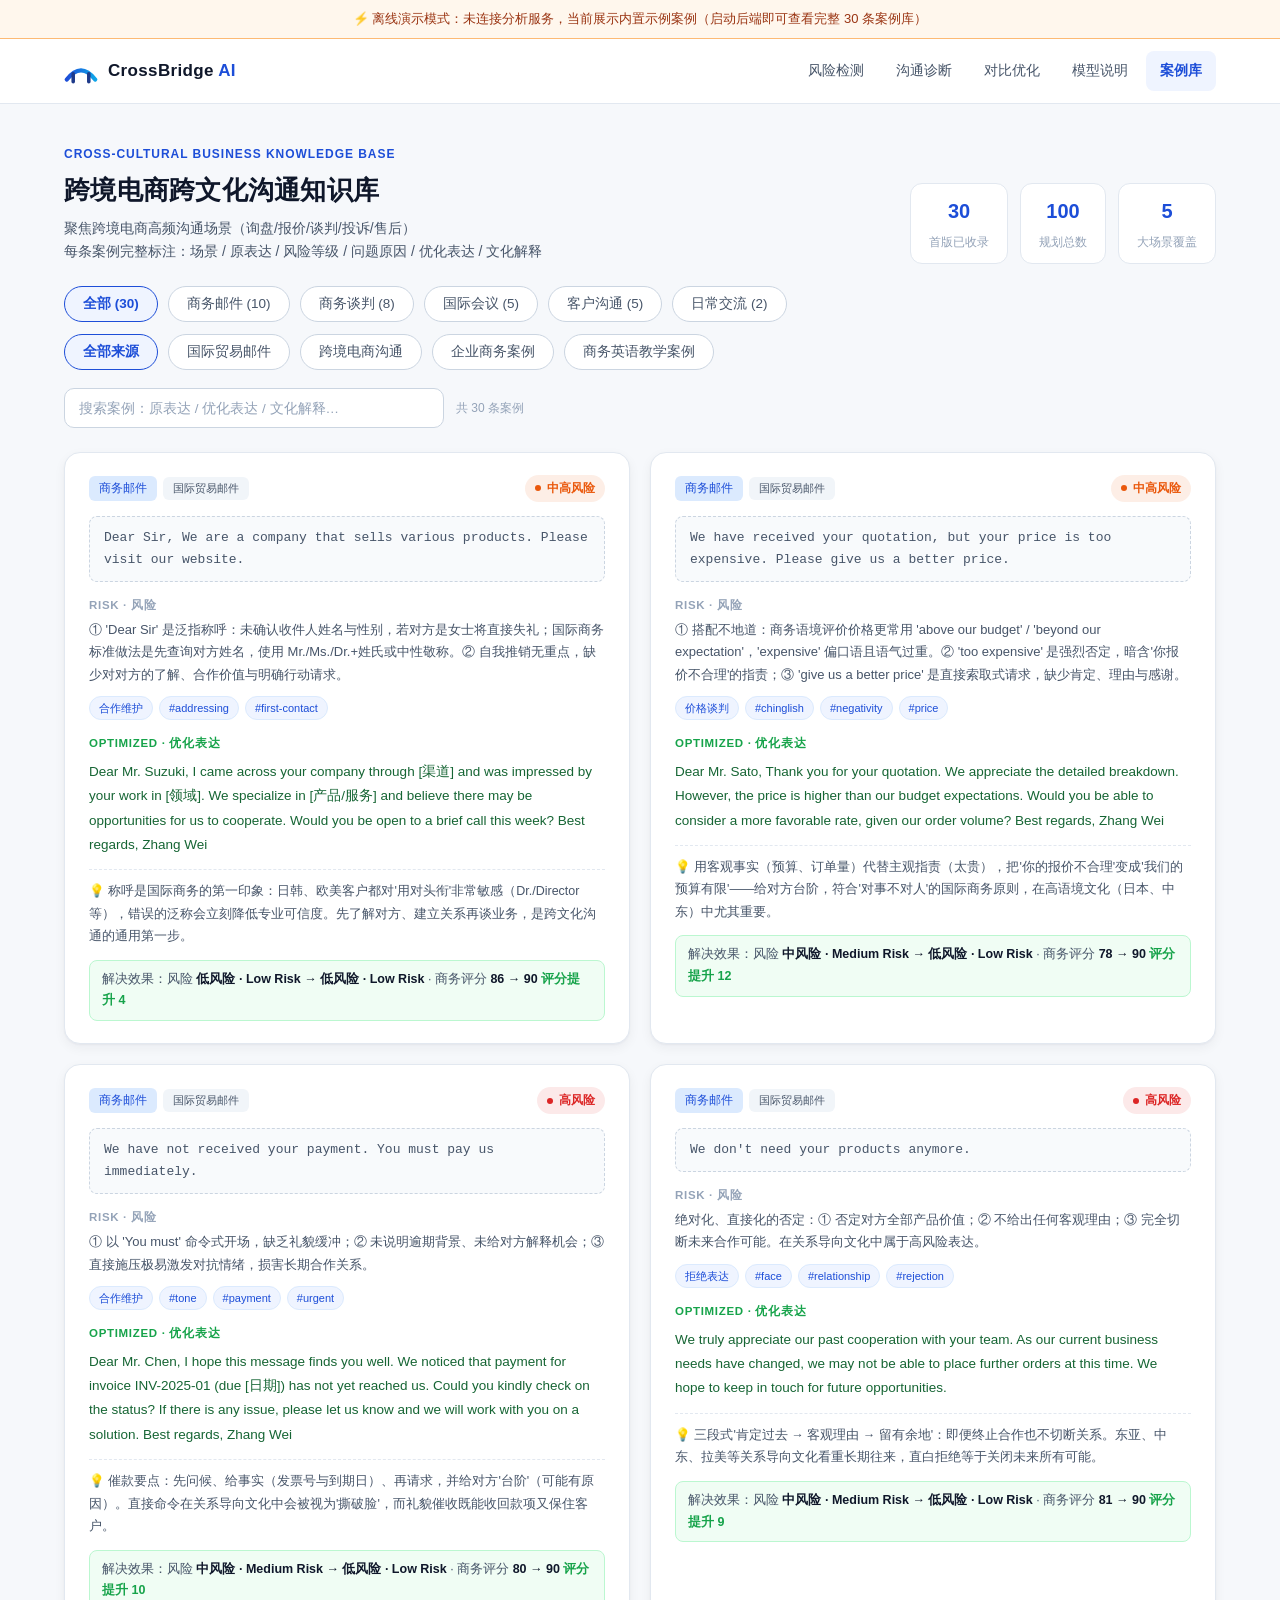
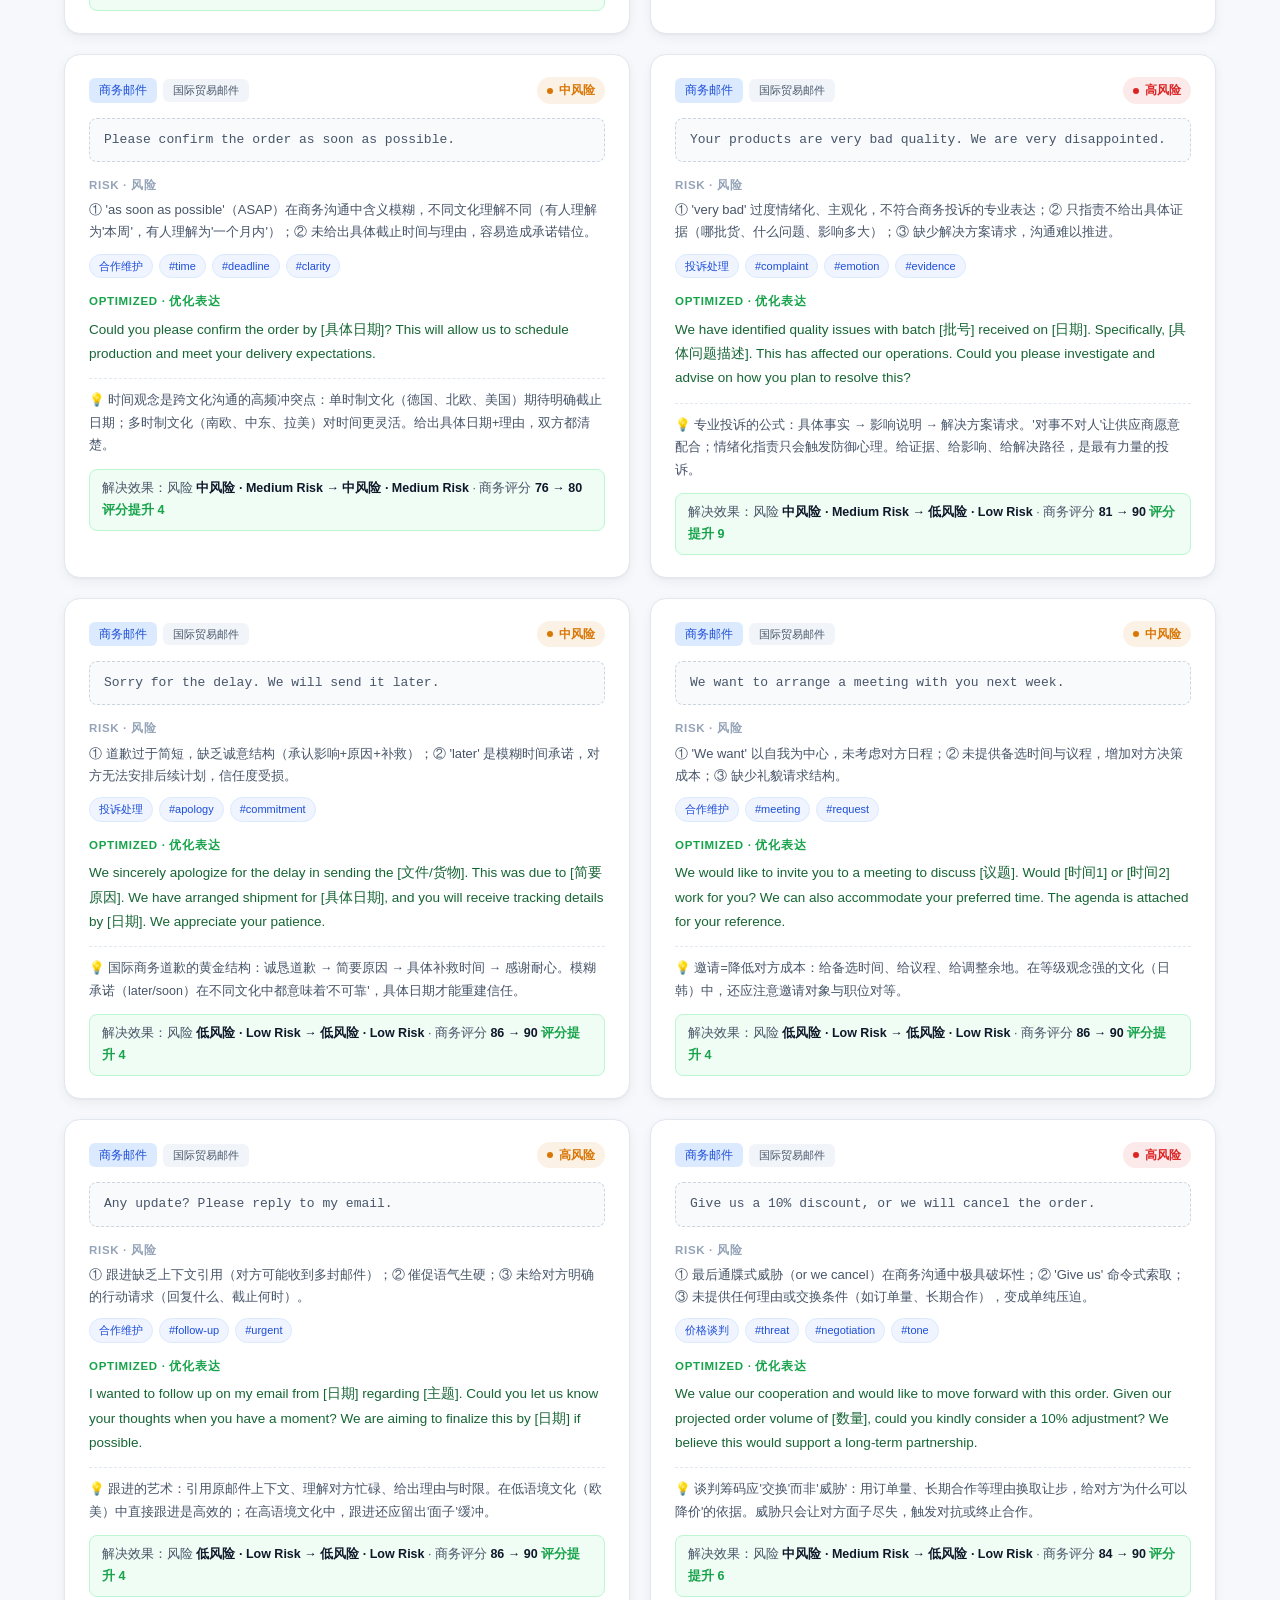
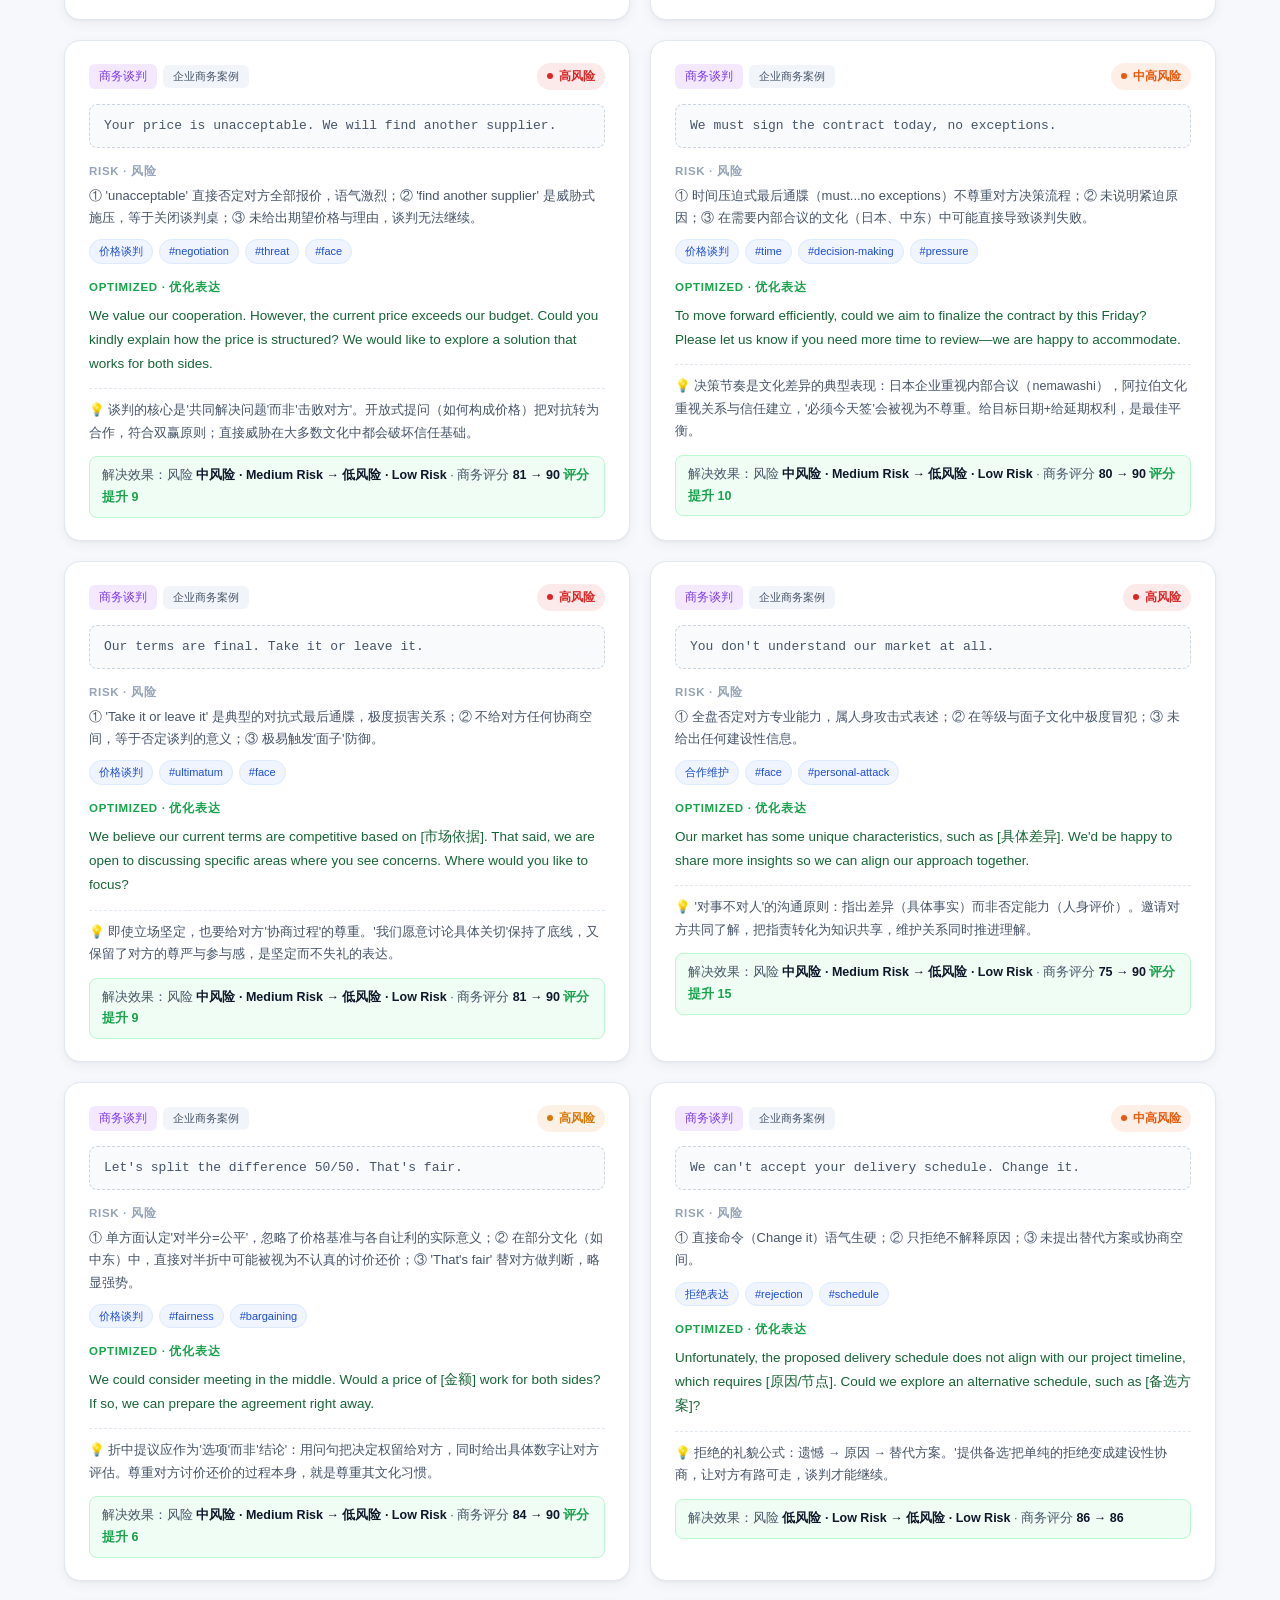
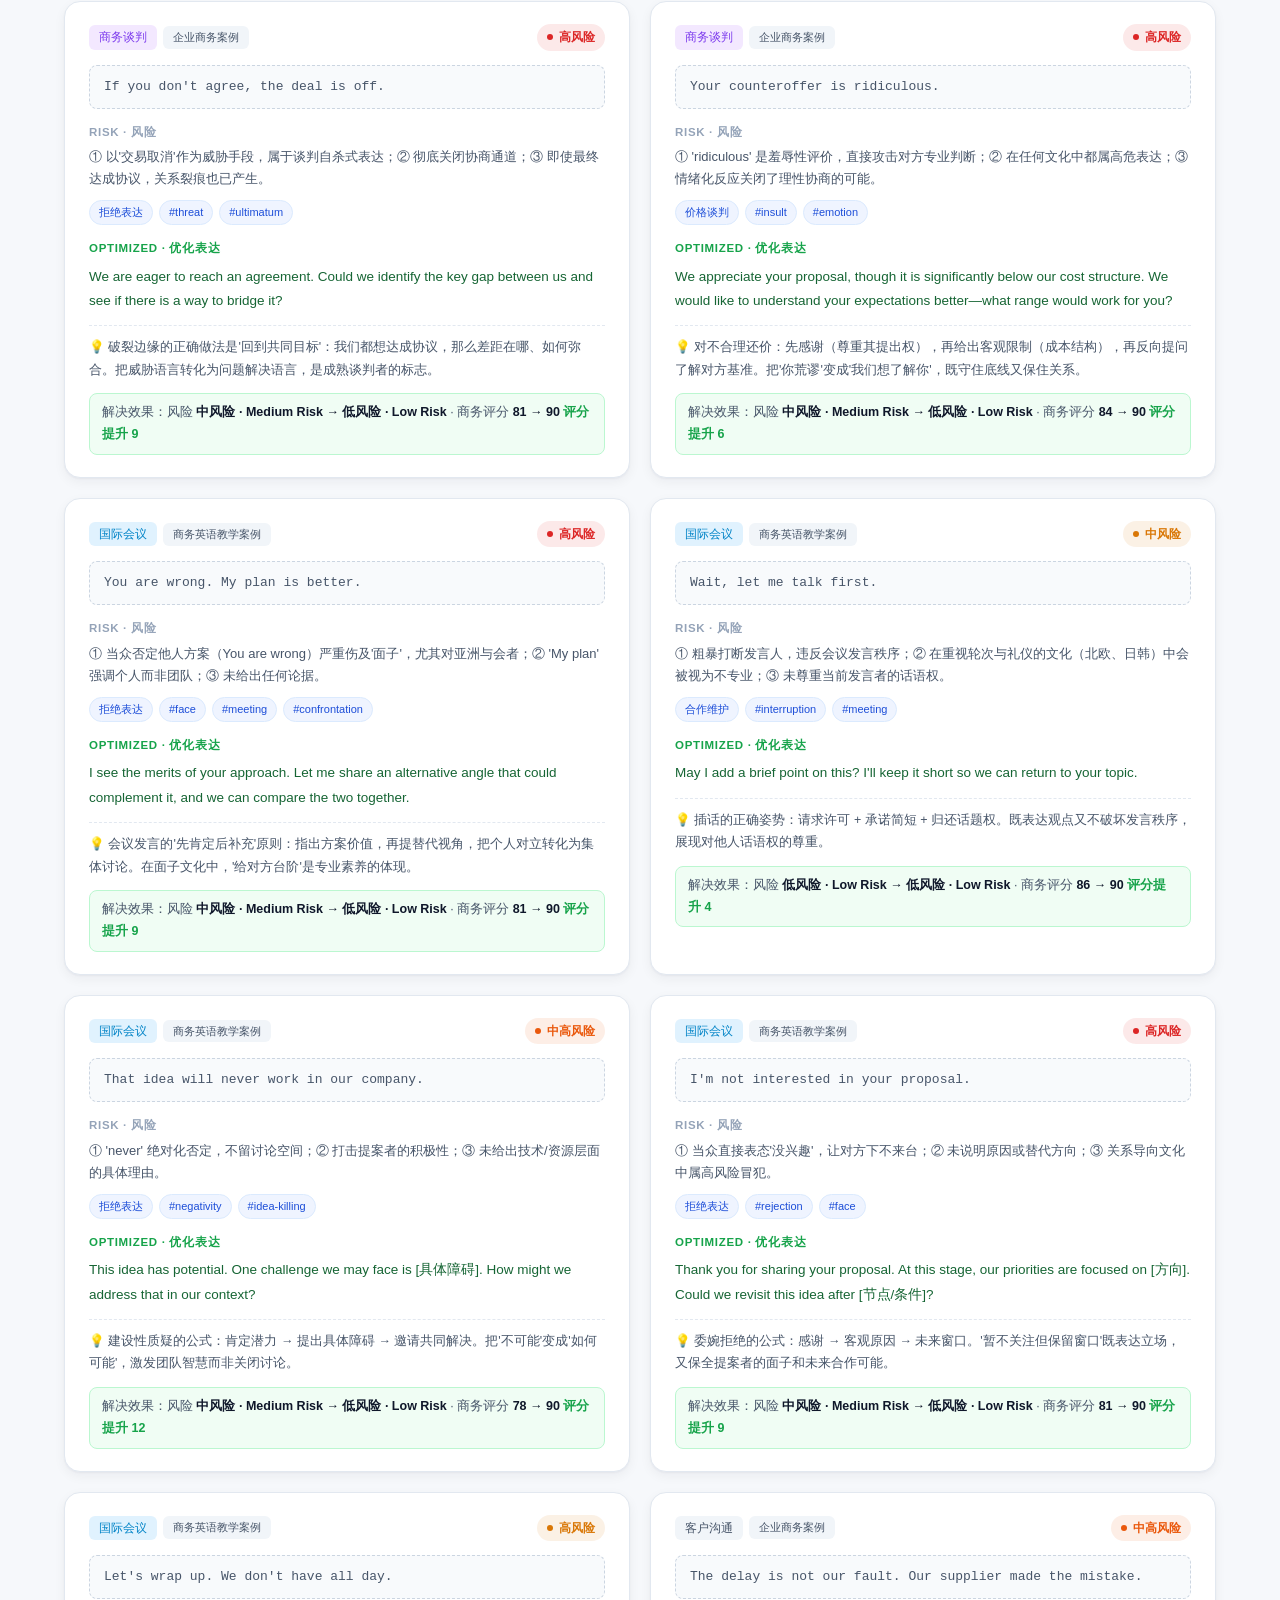
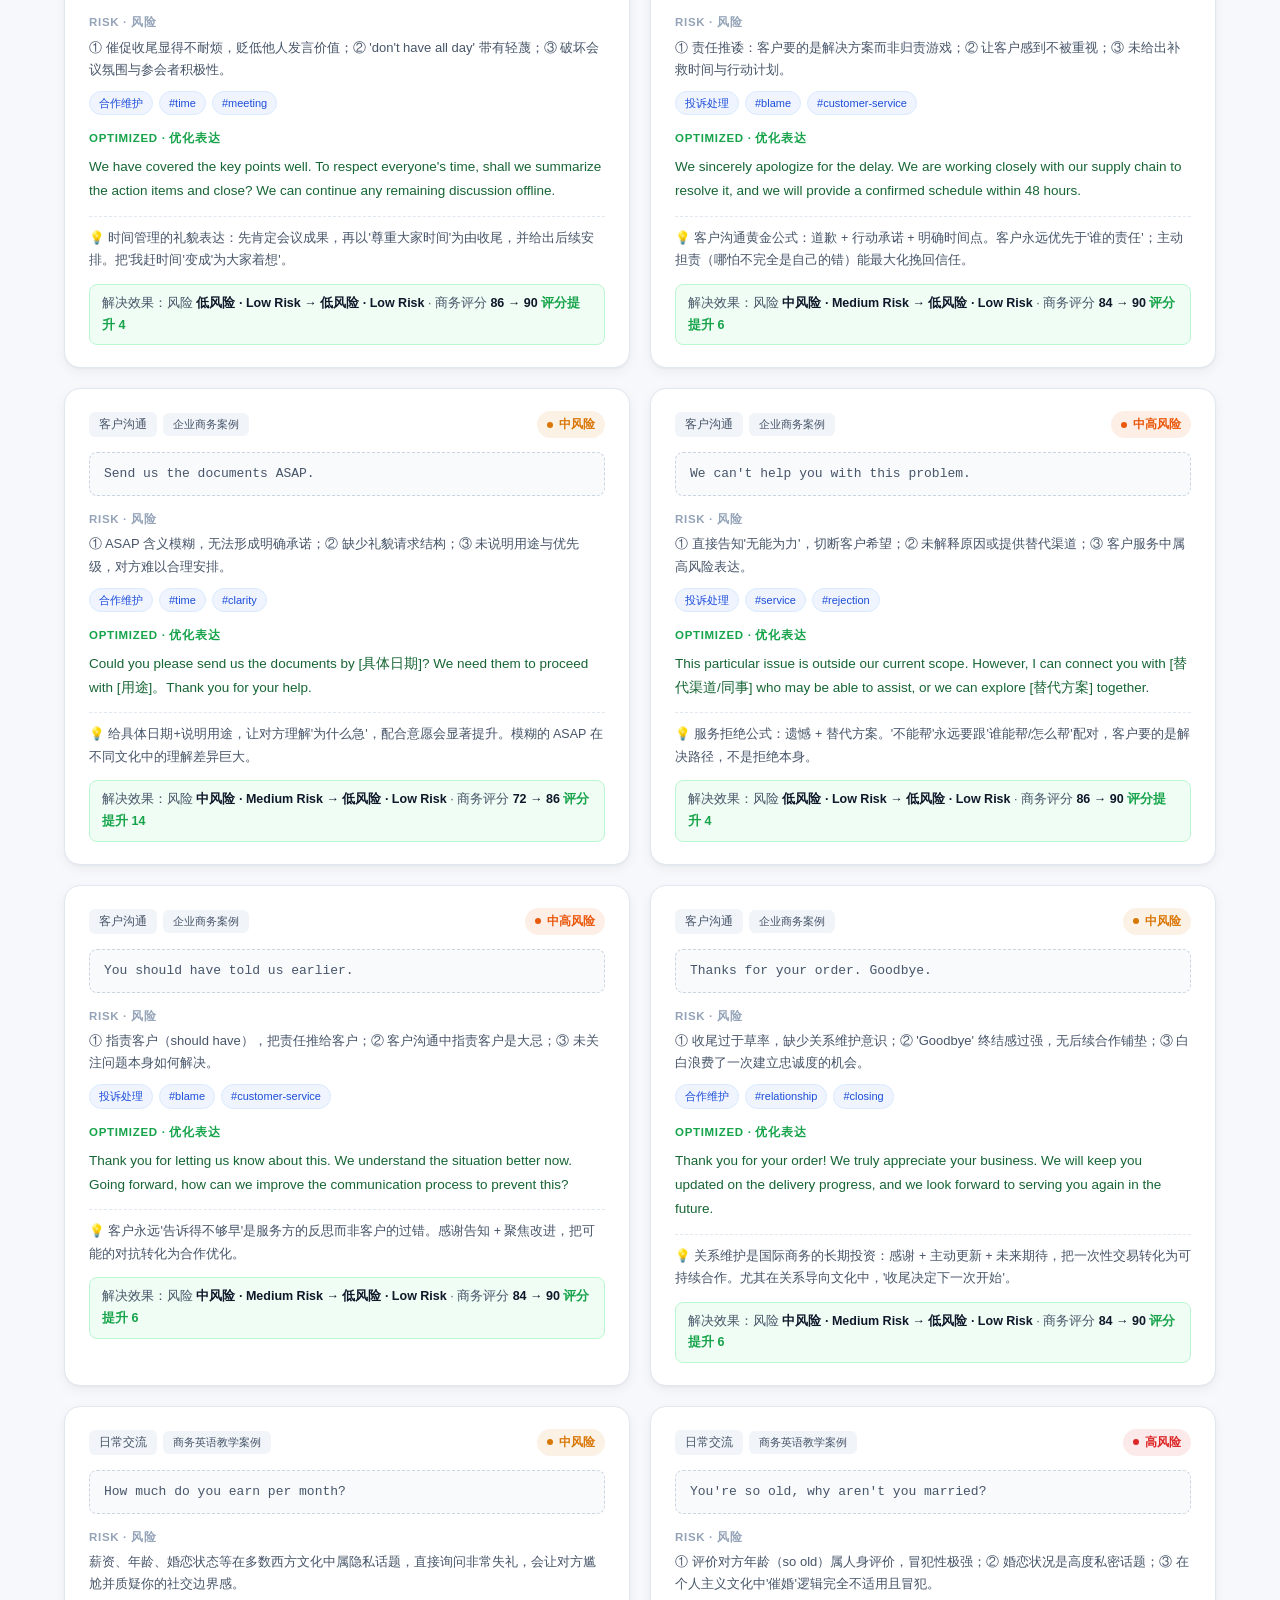
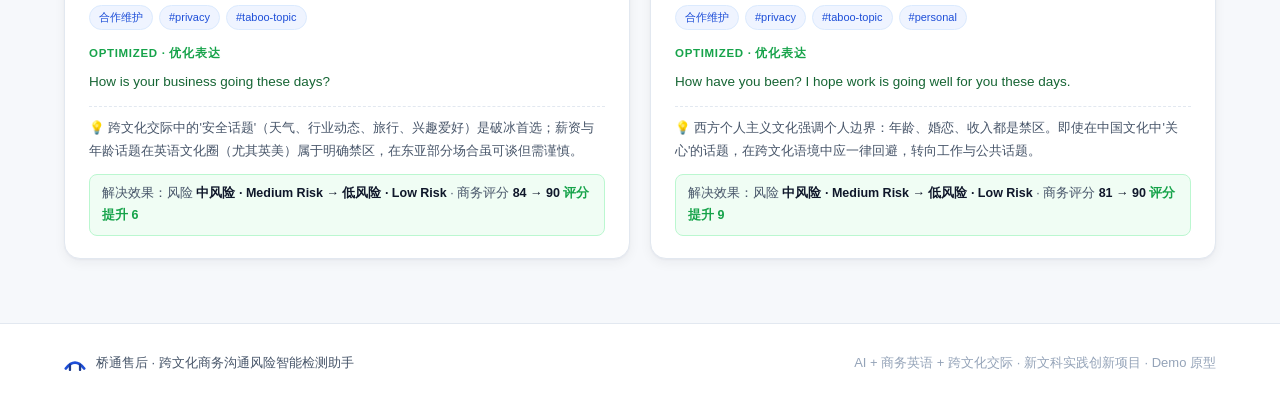
==== frontend/cases.html @ 016e258e "Create independent BridgeAfterSales project" ====
<!DOCTYPE html>
<html lang="zh-CN">
<head>
<meta charset="utf-8">
<meta name="viewport" content="width=device-width, initial-scale=1">
<title>案例库 · 桥通售后</title>
<link rel="stylesheet" href="assets/css/style.css">
</head>
<body>

<!-- 离线演示模式横幅 -->
<div id="offlineBanner" style="display:none;background:#FFF7ED;border-bottom:1px solid #FDBA74;color:#9A3412;font-size:13px;text-align:center;padding:8px 16px">
  ⚡ 离线演示模式：未连接分析服务，当前展示内置示例案例（启动后端即可查看完整 30 条案例库）
</div>

<!-- 顶部导航 -->
<nav class="nav">
  <div class="container nav-inner">
    <a class="brand" href="index.html">
      <svg width="34" height="26" viewBox="0 0 48 32" fill="none" aria-hidden="true">
        <defs>
          <linearGradient id="bridgeG" x1="0" y1="0" x2="1" y2="0">
            <stop offset="0" stop-color="#1D4ED8"/><stop offset="1" stop-color="#0EA5E9"/>
          </linearGradient>
        </defs>
        <path d="M4 28 Q24 2 44 28" stroke="url(#bridgeG)" stroke-width="6" stroke-linecap="round"/>
        <line x1="13" y1="20" x2="13" y2="31" stroke="#1E3A8A" stroke-width="5" stroke-linecap="round"/>
        <line x1="35" y1="20" x2="35" y2="31" stroke="#1E3A8A" stroke-width="5" stroke-linecap="round"/>
      </svg>
      <span class="brand-name">CrossBridge <span>AI</span></span>
    </a>
    <button class="nav-toggle" id="navToggle" aria-label="打开菜单"><span></span><span></span><span></span></button>
    <div class="nav-links">
      <a class="nav-link" href="index.html">风险检测</a>
      <a class="nav-link" href="diagnosis.html">沟通诊断</a>
      <a class="nav-link" href="comparison.html">对比优化</a>
      <a class="nav-link" href="model.html">模型说明</a>
      <a class="nav-link" href="cases.html">案例库</a>
    </div>
  </div>
</nav>

<main class="container">

  <!-- 页头 -->
  <section class="cases-head">
    <div>
      <p class="eyebrow">Cross-cultural Business Knowledge Base</p>
      <h1 class="section-title" style="font-size:26px;margin-top:4px">跨境电商跨文化沟通知识库</h1>
      <p class="section-sub">聚焦跨境电商高频沟通场景（询盘/报价/谈判/投诉/售后）<br>每条案例完整标注：场景 / 原表达 / 风险等级 / 问题原因 / 优化表达 / 文化解释</p>
    </div>
    <div class="cases-stats">
      <div class="stat-chip"><b class="tabular">30</b><span>首版已收录</span></div>
      <div class="stat-chip"><b class="tabular">100</b><span>规划总数</span></div>
      <div class="stat-chip"><b>5</b><span>大场景覆盖</span></div>
    </div>
  </section>

  <!-- 分类筛选 -->
  <section class="cases-filter">
    <div class="pills" id="caseFilter">
      <button class="pill active" data-filter="all">全部</button>
      <button class="pill" data-filter="email">商务邮件</button>
      <button class="pill" data-filter="negotiation">商务谈判</button>
      <button class="pill" data-filter="meeting">国际会议</button>
      <button class="pill" data-filter="customer">客户沟通</button>
      <button class="pill" data-filter="daily">日常交流</button>
    </div>
    <div class="pills" id="sourceFilter" style="margin-top:12px">
      <button class="pill active" data-source-filter="all">全部来源</button>
      <button class="pill" data-source-filter="国际贸易邮件">国际贸易邮件</button>
      <button class="pill" data-source-filter="跨境电商沟通">跨境电商沟通</button>
      <button class="pill" data-source-filter="企业商务案例">企业商务案例</button>
      <button class="pill" data-source-filter="商务英语教学案例">商务英语教学案例</button>
    </div>
    <div class="case-search">
      <input type="text" id="caseSearch" class="search-input" placeholder="搜索案例：原表达 / 优化表达 / 文化解释…">
      <span class="demo-hint" id="caseCount">共 0 条案例</span>
    </div>
  </section>

  <!-- 案例卡片网格 -->
  <section class="cases-grid" id="caseGrid">

    <article class="card card-hover case-card" data-scenario="email">
      <div class="case-head">
        <span class="tag tag-blue">商务邮件</span>
        <span class="badge badge-mh">中高风险</span>
      </div>
      <div class="case-orig">"You must send us the samples before Friday."</div>
      <div class="case-label">RISK · 风险</div>
      <p style="font-size:13px;color:var(--text-2);margin-top:4px">命令式语气（You must）在商务邮件中属明显失礼，缺少请求缓冲与时限协商空间。</p>
      <div class="case-label" style="color:var(--risk-low)">OPTIMIZED · 优化表达</div>
      <div class="case-new">"Could you please send the samples by Friday? Your timely support would be greatly appreciated."</div>
      <div class="case-cult">💡 把命令改为请求并致谢，既明确时限又维护双方关系；对欧美客户避免强势命令，对亚洲客户尤其重要。</div>
    </article>

    <article class="card card-hover case-card" data-scenario="email">
      <div class="case-head">
        <span class="tag tag-blue">商务邮件</span>
        <span class="badge badge-high">高风险</span>
      </div>
      <div class="case-orig">"We don't need your products anymore."</div>
      <div class="case-label">RISK · 风险</div>
      <p style="font-size:13px;color:var(--text-2);margin-top:4px">绝对化、直接化否定，伤害对方面子并切断合作可能，关系导向文化中尤其危险。</p>
      <div class="case-label" style="color:var(--risk-low)">OPTIMIZED · 优化表达</div>
      <div class="case-new">"We truly appreciate our past cooperation. As our current needs have changed, we may not be able to place further orders at this time. We hope to keep in touch."</div>
      <div class="case-cult">💡 三段式"肯定过去→客观理由→留有余地"，把拒绝变成"暂时调整"，保护长期关系。</div>
    </article>

    <article class="card card-hover case-card" data-scenario="negotiation">
      <div class="case-head">
        <span class="tag tag-purple">商务谈判</span>
        <span class="badge badge-high">高风险</span>
      </div>
      <div class="case-orig">"Your price is unacceptable. We will find another supplier."</div>
      <div class="case-label">RISK · 风险</div>
      <p style="font-size:13px;color:var(--text-2);margin-top:4px">以"另寻供应商"施压是谈判大忌：既否定对方又关闭谈判桌，易导致关系破裂。</p>
      <div class="case-label" style="color:var(--risk-low)">OPTIMIZED · 优化表达</div>
      <div class="case-new">"We value our cooperation. Could you kindly share how the price is structured? We'd like to explore a solution that works for both sides."</div>
      <div class="case-cult">💡 先表达重视，再用开放式提问了解价格构成——把对抗转为共同解决问题，是国际谈判的"双赢"策略。</div>
    </article>

    <article class="card card-hover case-card" data-scenario="negotiation">
      <div class="case-head">
        <span class="tag tag-purple">商务谈判</span>
        <span class="badge badge-mh">中高风险</span>
      </div>
      <div class="case-orig">"We must sign the contract today, no exceptions."</div>
      <div class="case-label">RISK · 风险</div>
      <p style="font-size:13px;color:var(--text-2);margin-top:4px">时间压迫式收尾（最后通牒）在多数文化中被视为不尊重对方决策流程。</p>
      <div class="case-label" style="color:var(--risk-low)">OPTIMIZED · 优化表达</div>
      <div class="case-new">"To move forward efficiently, could we aim to finalize the contract by this Friday? Please let us know if you need more time."</div>
      <div class="case-cult">💡 给目标日期同时给对方"请求延期的权利"，尊重不同文化的决策节奏（如日本企业内部合议周期长）。</div>
    </article>

    <article class="card card-hover case-card" data-scenario="meeting">
      <div class="case-head">
        <span class="tag tag-cyan">国际会议</span>
        <span class="badge badge-high">高风险</span>
      </div>
      <div class="case-orig">"You are wrong. My plan is better."</div>
      <div class="case-label">RISK · 风险</div>
      <p style="font-size:13px;color:var(--text-2);margin-top:4px">当众否定他人方案伤及"面子"（尤其亚洲与会者），且"my plan"凸显个人而非团队。</p>
      <div class="case-label" style="color:var(--risk-low)">OPTIMIZED · 优化表达</div>
      <div class="case-new">"I see the merits of your approach. Let me share an alternative angle that could complement it, and we can compare the two."</div>
      <div class="case-cult">💡 先肯定再补充，"互补"而非"对立"；把个人方案转化为集体讨论，符合会议文化的协作原则。</div>
    </article>

    <article class="card card-hover case-card" data-scenario="meeting">
      <div class="case-head">
        <span class="tag tag-cyan">国际会议</span>
        <span class="badge badge-ml">中低风险</span>
      </div>
      <div class="case-orig">"Wait, let me talk first."</div>
      <div class="case-label">RISK · 风险</div>
      <p style="font-size:13px;color:var(--text-2);margin-top:4px">粗暴打断发言人，在注重秩序与轮次的文化（北欧、日韩）中会被视为不专业。</p>
      <div class="case-label" style="color:var(--risk-low)">OPTIMIZED · 优化表达</div>
      <div class="case-new">"May I add a brief point on this? I'll keep it short so we can return to your topic."</div>
      <div class="case-cult">💡 请求插话 + 承诺简短 + 归还话题权，既表达观点又不破坏发言秩序。</div>
    </article>

    <article class="card card-hover case-card" data-scenario="customer">
      <div class="case-head">
        <span class="tag tag-gray">客户沟通</span>
        <span class="badge badge-mh">中高风险</span>
      </div>
      <div class="case-orig">"The delay is not our fault. Our supplier made the mistake."</div>
      <div class="case-label">RISK · 风险</div>
      <p style="font-size:13px;color:var(--text-2);margin-top:4px">责任推诿让客户感到不被重视；客户要的是解决方案而非归责游戏。</p>
      <div class="case-label" style="color:var(--risk-low)">OPTIMIZED · 优化表达</div>
      <div class="case-new">"We sincerely apologize for the delay. We are working closely with our supply chain to resolve it, and we will provide a confirmed schedule within 48 hours."</div>
      <div class="case-cult">💡 道歉 + 行动承诺 + 明确时间点：国际客户沟通的黄金公式，把负面事件转化为信任建立。</div>
    </article>

    <article class="card card-hover case-card" data-scenario="daily">
      <div class="case-head">
        <span class="tag tag-gray">日常交流</span>
        <span class="badge badge-ml">中低风险</span>
      </div>
      <div class="case-orig">"How much do you earn per month?"</div>
      <div class="case-label">RISK · 风险</div>
      <p style="font-size:13px;color:var(--text-2);margin-top:4px">薪资、年龄、婚恋等在多数西方文化属隐私话题，直接询问非常失礼。</p>
      <div class="case-label" style="color:var(--risk-low)">OPTIMIZED · 优化表达</div>
      <div class="case-new">"How's your business going these days?"（或转移至公共话题）</div>
      <div class="case-cult">💡 用开放式寒暄替代隐私探问；跨文化交际中"安全话题"（天气、行业动态、旅行）是破冰首选。</div>
    </article>

  </section>

  <p class="case-empty" id="caseEmpty">该分类暂无案例展示（完整 100 条案例建设中）</p>

</main>

<footer class="footer">
  <div class="container footer-inner">
    <div class="footer-brand">
      <svg width="22" height="16" viewBox="0 0 48 32" fill="none" aria-hidden="true">
        <path d="M4 28 Q24 2 44 28" stroke="#1D4ED8" stroke-width="6" stroke-linecap="round"/>
        <line x1="13" y1="20" x2="13" y2="31" stroke="#1E3A8A" stroke-width="5" stroke-linecap="round"/>
        <line x1="35" y1="20" x2="35" y2="31" stroke="#1E3A8A" stroke-width="5" stroke-linecap="round"/>
      </svg>
      <span>桥通售后 · 跨文化商务沟通风险智能检测助手</span>
    </div>
    <div class="footer-note">AI + 商务英语 + 跨文化交际 · 新文科实践创新项目 · Demo 原型</div>
  </div>
</footer>

<script src="assets/js/mockdata.js"></script>
<script src="assets/js/api.js"></script>
<script src="assets/js/render.js"></script>
<script src="assets/js/app.js"></script>
</body>
</html>
---- frontend/assets/css/style.css ----
/* ============================================================
   CrossBridge AI · 共享视觉规范（静态原型）
   设计令牌与组件样式 —— 与 docs/01_产品原型与UI设计方案.md 对应
   ============================================================ */

:root {
  /* 品牌色 */
  --primary: #1D4ED8;
  --primary-hover: #1E40AF;
  --primary-deep: #1E3A8A;
  --primary-soft: #EFF4FF;
  --primary-line: #DBEAFE;

  /* 中性色 */
  --bg: #F6F8FB;
  --surface: #FFFFFF;
  --border: #E2E8F0;
  --border-strong: #CBD5E1;
  --text: #0F172A;
  --text-2: #475569;
  --text-3: #94A3B8;

  /* 风险色 */
  --risk-low: #16A34A;
  --risk-ml: #D97706;
  --risk-mh: #EA580C;
  --risk-high: #DC2626;

  /* 五维色 */
  --dim-la: #2563EB;
  --dim-bp: #7C3AED;
  --dim-ca: #0EA5E9;
  --dim-cc: #F59E0B;
  --dim-rf: #10B981;

  /* 令牌 */
  --radius-sm: 8px;
  --radius-md: 12px;
  --radius-lg: 16px;
  --shadow-card: 0 1px 2px rgba(15, 23, 42, .04), 0 4px 12px rgba(15, 23, 42, .05);
  --shadow-hover: 0 2px 4px rgba(15, 23, 42, .06), 0 12px 28px rgba(15, 23, 42, .10);
  --content-w: 1200px;
  --font: "PingFang SC", "Microsoft YaHei", "Segoe UI", -apple-system, sans-serif;
}

* { margin: 0; padding: 0; box-sizing: border-box; }
html { scroll-behavior: smooth; }
body {
  font-family: var(--font);
  background: var(--bg);
  color: var(--text);
  line-height: 1.7;
  font-size: 15px;
  -webkit-font-smoothing: antialiased;
}
a { color: inherit; text-decoration: none; }
button { font-family: inherit; cursor: pointer; }
.container { max-width: var(--content-w); margin: 0 auto; padding: 0 24px; }
.tabular { font-variant-numeric: tabular-nums; }

/* ---------- 顶部导航 ---------- */
.nav {
  position: sticky; top: 0; z-index: 50;
  background: rgba(255, 255, 255, .92);
  backdrop-filter: blur(8px);
  border-bottom: 1px solid var(--border);
}
.nav-inner { display: flex; align-items: center; justify-content: space-between; height: 64px; }
.brand { display: flex; align-items: center; gap: 10px; }
.brand-name { font-weight: 700; font-size: 17px; letter-spacing: .02em; }
.brand-name span { color: var(--primary); }
.nav-links { display: flex; gap: 4px; }
.nav-link {
  padding: 8px 14px; border-radius: var(--radius-sm);
  font-size: 14px; color: var(--text-2); font-weight: 500;
  transition: background .15s, color .15s;
}
.nav-link:hover { background: var(--primary-soft); color: var(--primary); }
.nav-link.active { background: var(--primary-soft); color: var(--primary); font-weight: 600; }

/* 汉堡菜单按钮：默认隐藏，仅移动端（≤768px）显示 */
.nav-toggle { display: none; }

/* ---------- 页脚 ---------- */
.footer { border-top: 1px solid var(--border); margin-top: 64px; background: var(--surface); }
.footer-inner { padding: 28px 24px; display: flex; justify-content: space-between; align-items: center; flex-wrap: wrap; gap: 12px; }
.footer-brand { display: flex; align-items: center; gap: 10px; color: var(--text-2); font-size: 13px; }
.footer-note { color: var(--text-3); font-size: 13px; }

/* ---------- 通用卡片 ---------- */
.card {
  background: var(--surface);
  border: 1px solid var(--border);
  border-radius: var(--radius-lg);
  box-shadow: var(--shadow-card);
  transition: box-shadow .18s, transform .18s;
}
.card-hover:hover { box-shadow: var(--shadow-hover); transform: translateY(-2px); }

.section-title { font-size: 20px; font-weight: 700; letter-spacing: .01em; }
.section-sub { color: var(--text-2); font-size: 14px; margin-top: 4px; }
.eyebrow {
  font-size: 12px; font-weight: 600; letter-spacing: .08em;
  text-transform: uppercase; color: var(--primary);
}

/* ---------- 徽章 ---------- */
.badge {
  display: inline-flex; align-items: center; gap: 6px;
  padding: 3px 10px; border-radius: 999px;
  font-size: 12px; font-weight: 600;
}
.badge::before { content: ""; width: 6px; height: 6px; border-radius: 50%; background: currentColor; }
.badge-low { color: var(--risk-low); background: rgba(22, 163, 74, .10); }
.badge-ml  { color: var(--risk-ml);  background: rgba(217, 119, 6, .10); }
.badge-mh  { color: var(--risk-mh);  background: rgba(234, 88, 12, .10); }
.badge-high{ color: var(--risk-high);background: rgba(220, 38, 38, .10); }

.tag {
  display: inline-block; padding: 2px 10px; border-radius: 6px;
  font-size: 12px; font-weight: 500;
}
.tag-blue   { background: var(--primary-line); color: var(--primary); }
.tag-purple { background: #F3E8FF; color: #7C3AED; }
.tag-cyan   { background: #E0F2FE; color: #0284C7; }
.tag-gray   { background: #F1F5F9; color: var(--text-2); }

/* ---------- 按钮 ---------- */
.btn {
  display: inline-flex; align-items: center; gap: 8px;
  border: none; border-radius: 10px;
  font-size: 15px; font-weight: 600;
  padding: 0 22px; height: 44px;
  transition: background .15s, transform .1s;
}
.btn:active { transform: scale(.98); }
.btn-primary { background: var(--primary); color: #fff; }
.btn-primary:hover { background: var(--primary-hover); }
.btn-ghost {
  background: var(--surface); color: var(--text-2);
  border: 1px solid var(--border-strong); height: 36px; font-size: 13px; font-weight: 500;
}
.btn-ghost:hover { border-color: var(--primary); color: var(--primary); background: var(--primary-soft); }

/* ---------- 胶囊（场景选择 / 分类筛选） ---------- */
.pills { display: flex; flex-wrap: wrap; gap: 10px; }
.pill {
  padding: 8px 18px; border-radius: 999px; border: 1px solid var(--border-strong);
  background: var(--surface); color: var(--text-2);
  font-size: 13.5px; font-weight: 500; transition: all .15s;
}
.pill:hover { border-color: var(--primary); color: var(--primary); }
.pill.active { background: var(--primary-soft); border-color: var(--primary); color: var(--primary); font-weight: 600; }

/* ============================================================
   首页
   ============================================================ */
.hero { text-align: center; padding: 26px 0 0; }
.hero-logo { display: inline-flex; align-items: center; gap: 14px; }
.hero-brand { font-size: 32px; font-weight: 800; letter-spacing: .01em; }
.hero-brand span { color: var(--primary); }
.hero-title { font-size: 26px; font-weight: 700; margin-top: 18px; letter-spacing: .02em; }
.hero-en { font-size: 14px; color: var(--text-2); margin-top: 8px; letter-spacing: .03em; }
.hero-tagline {
  display: inline-block; margin-top: 14px;
  background: var(--primary-soft); color: var(--primary-deep);
  padding: 5px 16px; border-radius: 999px;
  font-size: 13.5px; font-weight: 600; letter-spacing: .02em;
}
.hero-sub {
  max-width: 620px; margin: 10px auto 0; padding: 0 12px;
  font-size: 13.5px; color: var(--text-2); line-height: 1.7;
}

/* 主输入卡片（首页核心焦点） */
.analyze-card { margin: 22px auto 0; padding: 30px 32px; max-width: 860px; box-shadow: var(--shadow-hover); }
.scene-row { display: flex; align-items: center; gap: 12px; flex-wrap: wrap; }
.scene-label { font-size: 13px; color: var(--text-2); font-weight: 600; }
.analyze-textarea {
  width: 100%; margin-top: 20px; min-height: 150px;
  border: 1px solid var(--border-strong); border-radius: var(--radius-md);
  padding: 16px; font-family: inherit; font-size: 15px; line-height: 1.8;
  resize: vertical; color: var(--text); background: #FCFDFF;
  transition: border-color .15s, box-shadow .15s;
}
.analyze-textarea:focus { outline: none; border-color: var(--primary); box-shadow: 0 0 0 3px var(--primary-line); }
.analyze-textarea::placeholder { color: var(--text-3); }
.analyze-actions {
  display: flex; justify-content: space-between; align-items: center;
  gap: 12px; margin-top: 18px; flex-wrap: wrap;
}
.demo-group { display: flex; align-items: center; gap: 8px; flex-wrap: wrap; }
.demo-hint { font-size: 12px; color: var(--text-3); }
.analyze-hint { text-align: center; color: var(--text-3); font-size: 12.5px; margin-top: 14px; }

/* 项目说明区 */
.about { margin-top: 64px; }
.about-grid { display: grid; grid-template-columns: 1fr 1fr; gap: 20px; margin-top: 20px; }
.about-card { padding: 24px; }
.about-list { margin-top: 10px; display: flex; flex-direction: column; gap: 8px; font-size: 13.5px; color: var(--text-2); }
.about-list li { list-style: none; display: flex; gap: 8px; align-items: flex-start; }
.about-list li::before { content: "✓"; color: var(--primary); font-weight: 700; }

/* ============================================================
   报告页
   ============================================================ */
.report-hero {
  background: linear-gradient(135deg, #0F2A5F 0%, #1E3A8A 55%, #1D4ED8 100%);
  border-radius: var(--radius-lg);
  color: #fff; padding: 36px 40px; margin-top: 32px;
  display: flex; align-items: center; gap: 40px; flex-wrap: wrap;
}
.report-hero .eyebrow { color: #93C5FD; }
.score-wrap { display: flex; align-items: center; gap: 34px; flex: 1 1 420px; }
.score-ring { position: relative; width: 132px; height: 132px; flex-shrink: 0; }
.score-ring svg { transform: rotate(-90deg); }
.score-num {
  position: absolute; inset: 0; display: flex; flex-direction: column;
  align-items: center; justify-content: center;
}
.score-num b { font-size: 34px; line-height: 1; }
.score-num span { font-size: 12px; color: rgba(255, 255, 255, .75); margin-top: 4px; }
.score-info h2 { font-size: 22px; margin-top: 6px; font-weight: 700; }
.score-meta { display: flex; gap: 10px; margin-top: 10px; flex-wrap: wrap; }
.score-summary { font-size: 14px; color: rgba(255, 255, 255, .92); margin-top: 12px; max-width: 520px; }
.meta-chip {
  display: inline-flex; align-items: center; gap: 6px;
  background: rgba(255, 255, 255, .14); border: 1px solid rgba(255, 255, 255, .22);
  border-radius: 999px; padding: 3px 12px; font-size: 12px; font-weight: 500;
}

/* 五维区 */
.dim-grid { display: grid; grid-template-columns: 1fr 1.1fr; gap: 20px; margin-top: 24px; }
.dim-card { padding: 26px 24px; }
.radar-wrap { display: flex; justify-content: center; padding: 8px 0; }
.dim-bars { display: flex; flex-direction: column; gap: 18px; margin-top: 8px; }
.dim-row { }
.dim-head { display: flex; justify-content: space-between; align-items: baseline; margin-bottom: 7px; }
.dim-name { font-size: 13.5px; font-weight: 600; color: var(--text-2); }
.dim-score { font-size: 14px; font-weight: 700; }
.dim-track { height: 8px; border-radius: 999px; background: #EEF2F7; overflow: hidden; }
.dim-fill { height: 100%; border-radius: 999px; transition: width .8s ease; }
.dim-note { font-size: 11.5px; color: var(--text-3); margin-top: 5px; }

/* 风险分析 */
.section-block { margin-top: 44px; }
.issue-card {
  padding: 22px 24px; margin-top: 16px;
  border-left: 4px solid var(--primary);
  border-radius: var(--radius-md);
}
.issue-card.lang { border-left-color: var(--dim-la); }
.issue-card.etq { border-left-color: var(--dim-bp); }
.issue-card.cult { border-left-color: var(--dim-ca); }
.issue-top { display: flex; justify-content: space-between; align-items: center; gap: 12px; flex-wrap: wrap; }
.issue-quote {
  margin-top: 12px; background: #F8FAFC; border: 1px dashed var(--border-strong);
  border-radius: var(--radius-sm); padding: 10px 14px;
  font-family: Consolas, "Courier New", monospace; font-size: 13.5px; color: var(--text-2);
}
.issue-analysis { font-size: 14px; color: var(--text-2); margin-top: 12px; line-height: 1.85; }
.sev { font-size: 12px; color: var(--text-3); font-weight: 500; }

/* 优化对照 */
.fix-card { padding: 24px; margin-top: 16px; }
.fix-grid { display: grid; grid-template-columns: 1fr auto 1fr; gap: 18px; align-items: stretch; margin-top: 14px; }
.fix-col { border-radius: var(--radius-md); padding: 16px 18px; }
.fix-orig { background: #FAFAFA; border: 1px solid var(--border); }
.fix-new { background: #F0FDF4; border: 1px solid #BBF7D0; }
.fix-col-label { font-size: 12px; font-weight: 700; letter-spacing: .06em; color: var(--text-3); margin-bottom: 8px; }
.fix-new .fix-col-label { color: var(--risk-low); }
.fix-text { font-size: 14px; line-height: 1.85; }
.fix-arrow { display: flex; align-items: center; color: var(--text-3); font-size: 20px; }
.fix-culture {
  margin-top: 16px; background: var(--primary-soft); border-radius: var(--radius-md);
  padding: 14px 18px; font-size: 13.5px; color: var(--primary-deep); line-height: 1.85;
  display: flex; gap: 10px;
}
.fix-culture b { flex-shrink: 0; }

/* 雷达图 */
.radar-grid { fill: none; stroke: #E2E8F0; stroke-width: 1; }
.radar-axis { stroke: #CBD5E1; stroke-width: 1; }
.radar-data { fill: rgba(29, 78, 216, .16); stroke: #1D4ED8; stroke-width: 2; stroke-linejoin: round; }
.radar-dot { fill: #1D4ED8; }
.radar-label { font-size: 12.5px; fill: #475569; font-weight: 500; }

/* 相关案例 / 底部操作 */
.related-card { padding: 22px 24px; margin-top: 16px; }
.related-grid { display: grid; grid-template-columns: auto 1fr; gap: 18px; margin-top: 12px; align-items: start; }
.report-actions { display: flex; gap: 12px; margin-top: 32px; justify-content: center; }

/* ============================================================
   案例库页
   ============================================================ */
.cases-head { display: flex; justify-content: space-between; align-items: flex-end; margin-top: 40px; flex-wrap: wrap; gap: 16px; }
.cases-stats { display: flex; gap: 12px; }
.stat-chip {
  background: var(--surface); border: 1px solid var(--border);
  border-radius: var(--radius-md); padding: 10px 18px; text-align: center;
}
.stat-chip b { display: block; font-size: 20px; color: var(--primary); }
.stat-chip span { font-size: 12px; color: var(--text-3); }
.cases-filter { margin-top: 22px; }
.cases-grid { display: grid; grid-template-columns: repeat(2, 1fr); gap: 20px; margin-top: 24px; }
.case-card { padding: 22px 24px; display: flex; flex-direction: column; }
.case-head { display: flex; justify-content: space-between; align-items: center; gap: 10px; }
.case-orig {
  margin-top: 14px; background: #F8FAFC; border: 1px dashed var(--border-strong);
  border-radius: var(--radius-sm); padding: 10px 14px; font-size: 13px; color: var(--text-2);
  font-family: Consolas, "Courier New", monospace;
}
.case-label { font-size: 11.5px; font-weight: 700; letter-spacing: .06em; color: var(--text-3); margin-top: 14px; }
.case-new { margin-top: 6px; font-size: 13.5px; color: #166534; line-height: 1.8; }
.case-cult { margin-top: 12px; font-size: 12.5px; color: var(--text-2); line-height: 1.8; border-top: 1px dashed var(--border); padding-top: 10px; }
.case-empty { text-align: center; color: var(--text-3); padding: 60px 0; display: none; }
.case-empty.show { display: block; }

/* ============================================================
   分析动画浮层
   ============================================================ */
.overlay {
  position: fixed; inset: 0; background: rgba(15, 23, 42, .55);
  display: none; align-items: center; justify-content: center; z-index: 100;
  backdrop-filter: blur(3px);
}
.overlay.show { display: flex; }
.analyzing {
  background: var(--surface); border-radius: var(--radius-lg);
  padding: 36px 44px; width: 440px; max-width: 92vw;
  box-shadow: var(--shadow-hover);
}
.analyzing h3 { font-size: 17px; font-weight: 700; text-align: center; }
.analyzing-sub { text-align: center; color: var(--text-3); font-size: 13px; margin-top: 4px; }
.steps { margin-top: 22px; display: flex; flex-direction: column; gap: 12px; }
.step { display: flex; align-items: center; gap: 12px; color: var(--text-3); font-size: 14px; }
.step-dot {
  width: 22px; height: 22px; border-radius: 50%; flex-shrink: 0;
  border: 2px solid var(--border-strong);
  display: flex; align-items: center; justify-content: center;
  font-size: 12px; font-weight: 700; transition: all .2s;
}
.step.done { color: var(--text); font-weight: 600; }
.step.done .step-dot { background: var(--primary); border-color: var(--primary); color: #fff; }
.step.running { color: var(--primary); font-weight: 600; }
.step.running .step-dot { border-color: var(--primary); border-top-color: transparent; animation: spin 0.8s linear infinite; }
.step.running .step-dot::after { content: ""; width: 8px; height: 8px; border-radius: 50%; background: var(--primary); opacity: 0; }
@keyframes spin { to { transform: rotate(360deg); } }

/* 报告页加载遮罩 → 跳转提示 */
.tiny { font-size: 12px; color: var(--text-3); }

/* ============================================================
   首页 · 国际商务沟通场景中心
   ============================================================ */
.scene-center { margin-top: 56px; }
.scene-grid { display: grid; grid-template-columns: repeat(5, 1fr); gap: 16px; margin-top: 20px; }
.scene-card {
  cursor: pointer; padding: 22px 18px; text-align: left;
  display: flex; flex-direction: column; gap: 8px;
  transition: transform .18s, box-shadow .18s, border-color .18s;
}
.scene-card:hover { transform: translateY(-3px); box-shadow: var(--shadow-hover); border-color: var(--primary); }
.scene-card.selected { border-color: var(--primary); background: var(--primary-soft); }
.scene-icon {
  width: 42px; height: 42px; border-radius: 10px;
  display: flex; align-items: center; justify-content: center; margin-bottom: 4px;
}
.scene-name { font-size: 15px; font-weight: 700; }
.scene-en { font-size: 11.5px; color: var(--text-3); letter-spacing: .02em; }
.scene-desc { font-size: 12.5px; color: var(--text-2); line-height: 1.7; flex: 1; }
.scene-hint { font-size: 12px; color: var(--primary); font-weight: 600; display: none; }
.scene-card.selected .scene-hint { display: inline; }

/* ============================================================
   诊断页（沟通风险画像）
   ============================================================ */
.diag-grid { display: grid; grid-template-columns: 1fr 1.1fr; gap: 20px; margin-top: 24px; }
.profile-card { padding: 26px 24px; }
.sec-block { margin-top: 44px; }
.strength-list, .advice-list { display: flex; flex-direction: column; gap: 12px; margin-top: 14px; }
.strength-item {
  display: flex; gap: 12px; align-items: flex-start;
  background: #F0FDF4; border: 1px solid #BBF7D0; border-radius: var(--radius-md);
  padding: 14px 16px;
}
.strength-item .s-ic { color: var(--risk-low); font-size: 16px; line-height: 1.4; }
.advice-item {
  display: flex; gap: 12px; align-items: flex-start;
  background: #FFFBEB; border: 1px solid #FDE68A; border-radius: var(--radius-md);
  padding: 14px 16px;
}
.advice-item .a-ic { color: var(--risk-ml); font-size: 16px; line-height: 1.4; }
.item-title { font-size: 14px; font-weight: 700; }
.item-title span { color: var(--text-3); font-weight: 500; margin-left: 6px; }
.item-note { font-size: 13px; color: var(--text-2); margin-top: 4px; line-height: 1.75; }

/* ============================================================
   对比页（Before / After）
   ============================================================ */
.cmp-hero { text-align: center; padding: 44px 0 6px; }
.cmp-pills { justify-content: center; margin-top: 22px; }
.cmp-list { margin-top: 24px; display: flex; flex-direction: column; gap: 20px; }
.cmp-case { padding: 26px 24px; }
.cmp-head { display: flex; align-items: center; gap: 12px; flex-wrap: wrap; }
.cmp-title { font-size: 17px; font-weight: 700; }
.cmp-focus { font-size: 12.5px; color: var(--text-3); }
.cmp-grid { display: grid; grid-template-columns: 1fr 1.15fr 1fr; gap: 16px; margin-top: 18px; align-items: stretch; }
.cmp-col { border-radius: var(--radius-md); padding: 18px; display: flex; flex-direction: column; }
.cmp-orig { background: #FEF2F2; border: 1px solid #FECACA; }
.cmp-mid { background: #FFF7ED; border: 1px solid #FED7AA; }
.cmp-new { background: #F0FDF4; border: 1px solid #BBF7D0; }
.cmp-col-label { font-size: 12px; font-weight: 700; letter-spacing: .06em; display: flex; justify-content: space-between; align-items: center; }
.cmp-orig .cmp-col-label { color: var(--risk-high); }
.cmp-mid .cmp-col-label { color: var(--risk-mh); }
.cmp-new .cmp-col-label { color: var(--risk-low); }
.cmp-text { font-size: 13.5px; line-height: 1.8; margin-top: 10px; flex: 1; font-family: Consolas, "Courier New", monospace; }
.cmp-mid .cmp-text { font-family: inherit; }
.cmp-score { font-size: 13px; font-weight: 700; }
.cmp-issue { font-size: 12.5px; color: var(--text-2); padding: 6px 0; border-bottom: 1px dashed var(--border); }
.cmp-issue:last-child { border-bottom: none; }
.cmp-change {
  margin-top: 20px; background: var(--surface); border: 1px solid var(--border);
  border-radius: var(--radius-md); padding: 18px 22px;
  display: flex; align-items: center; justify-content: center; gap: 26px; flex-wrap: wrap;
}
.change-num { text-align: center; }
.change-num b { font-size: 34px; line-height: 1.1; display: block; }
.change-num span { font-size: 12px; color: var(--text-3); }
.change-arrow { font-size: 26px; color: var(--text-3); }
.delta-badge {
  display: inline-block; padding: 5px 14px; border-radius: 999px;
  font-size: 14px; font-weight: 700;
}
.delta-badge.good { background: #F0FDF4; color: var(--risk-low); border: 1px solid #BBF7D0; }
.delta-badge.bad { background: #FEF2F2; color: var(--risk-high); border: 1px solid #FECACA; }
.cmp-radar-wrap { display: flex; flex-direction: column; align-items: center; margin-top: 8px; }
.radar-legend { display: flex; gap: 18px; margin-top: 6px; font-size: 12.5px; color: var(--text-2); }
.legend-dot { display: inline-block; width: 10px; height: 10px; border-radius: 3px; margin-right: 5px; vertical-align: -1px; }

/* 数字滚动动画 */
.count-up { transition: color .4s; }

/* 响应式 */
@media (max-width: 900px) {
  .dim-grid, .about-grid, .cases-grid, .diag-grid, .core-stats, .feature-grid, .value-points { grid-template-columns: 1fr; }
  .scene-grid { grid-template-columns: repeat(2, 1fr); }
  .quick-exp-grid { grid-template-columns: repeat(2, 1fr) !important; }
  .model-grid, .model-dim-grid { grid-template-columns: 1fr; }
  .cmp-grid { grid-template-columns: 1fr; }
  .fix-grid { grid-template-columns: 1fr; }
  .fix-arrow { transform: rotate(90deg); justify-content: center; padding: 4px 0; }
  .report-hero { padding: 28px 24px; }
  .hero-title { font-size: 24px; }
}

/* ---------- 全局防溢出兜底：任何元素不得撑破视口 ---------- */
html, body { overflow-x: hidden; }
img, svg, .radar-wrap svg, .cmp-radar { max-width: 100%; height: auto; }
.container { overflow-wrap: break-word; }

/* ---------- 平板/大屏手机（≤768px） ---------- */
@media (max-width: 768px) {
  .container { padding: 0 16px; }

  /* 移动端导航：品牌 + 汉堡菜单 */
  .nav-inner { flex-wrap: nowrap; height: auto; padding: 10px 0; position: relative; }
  .nav-toggle {
    display: inline-flex; margin-left: auto; width: 40px; height: 40px;
    align-items: center; justify-content: center; flex-direction: column; gap: 3px;
    background: var(--surface); border: 1px solid var(--border-strong); border-radius: 10px;
    cursor: pointer;
  }
  .nav-toggle span { display: block; width: 18px; height: 2px; border-radius: 2px; background: var(--text); }
  .nav-links {
    position: absolute; top: calc(100% + 4px); left: 0; right: 0; z-index: 60;
    background: var(--surface); border: 1px solid var(--border); border-radius: var(--radius-md);
    box-shadow: var(--shadow-hover); display: none; flex-direction: column;
    padding: 6px 12px 10px; width: auto; order: 0; overflow: visible;
  }
  .nav.nav-open .nav-links { display: flex; }
  .nav-link { padding: 12px 10px; font-size: 14px; white-space: normal; width: 100%; border-radius: 8px; }

  /* 报告页头部：纵向排列 */
  .report-hero { flex-direction: column; align-items: stretch; }
  .score-wrap { flex-direction: column; align-items: center; text-align: center; gap: 16px; }
  .score-info h2, .score-meta, .score-summary { justify-content: center; }

  /* 应用价值：纵向对比 */
  .value-compare { flex-direction: column; }
  .vc-arrow { transform: rotate(90deg); justify-content: center; padding: 2px 0; }

  /* 模型页六层：单列 */
  .model-layer { grid-template-columns: 1fr; gap: 12px; }
  .model-layer-num { border-bottom: 1px dashed var(--border); padding-bottom: 10px; }
}

/* ---------- 手机（≤480px，覆盖 375/390/414） ---------- */
@media (max-width: 480px) {
  .hero { padding: 20px 0 0; }
  .hero-brand { font-size: 24px; }
  .hero-title { font-size: 19px; line-height: 1.5; margin-top: 12px; }
  .hero-en { font-size: 12.5px; margin-top: 6px; }
  .hero-tagline { font-size: 12.5px; padding: 5px 12px; margin-top: 10px; }
  .hero-sub { font-size: 12.5px; margin-top: 8px; }

  /* 定位区 */
  .positioning { margin-top: 32px; }
  .pos-statement { font-size: 18px; line-height: 1.7; }
  .pos-point { padding: 5px 14px; font-size: 12.5px; }

  /* 输入区（移动端首屏压缩） */
  .analyze-card { padding: 16px 12px; margin-top: 14px; }
  .scene-label { font-size: 12px; }
  .pill { padding: 6px 10px; font-size: 12px; }
  .pills { gap: 6px; }
  .scene-row { gap: 8px; }
  .analyze-card .scene-row { margin-top: 8px !important; }
  .analyze-textarea { min-height: 84px; font-size: 13.5px; margin-top: 12px; padding: 12px; }
  .analyze-actions { flex-direction: column; align-items: stretch; margin-top: 12px; }
  .analyze-actions .btn { width: 100%; justify-content: center; height: 44px; }
  .analyze-hint, .flow-strip { margin-top: 10px; }
  .f-step { font-size: 11px; padding: 2px 9px; }
  .f-arr { font-size: 10px; }
  .quick-exp { margin-top: 12px; }

  /* 场景中心 / 快速体验：单列与两列 */
  .scene-grid { grid-template-columns: 1fr; }
  .scene-card { padding: 16px 14px; }
  .quick-exp-grid { grid-template-columns: 1fr 1fr; }
  .quick-card { padding: 11px 12px; }

  /* 雷达图：等比缩放不溢出不变形 */
  .radar-wrap svg, .cmp-radar { width: 100%; max-width: 280px; height: auto; }
  .score-ring { transform: scale(0.92); }

  /* 报告页 */
  .step-chip { font-size: 11px; padding: 3px 10px; }
  .r-row { flex-direction: column; gap: 2px; }
  .r-label { width: auto; }
  .judgment-card, .reasoning-card, .issue-card, .fix-card { padding: 16px 14px; }
  .fix-overview { flex-direction: column; align-items: flex-start; gap: 6px; }
  .fix-orig-line { font-size: 12px; }
  .s-text { font-size: 13px; }
  .cmp-case { padding: 18px 14px; }
  .cmp-change { gap: 14px; padding: 14px 12px; }
  .change-num b { font-size: 28px; }
  .report-actions { flex-direction: column; }
  .report-actions .btn { width: 100%; justify-content: center; }

  /* 案例库 */
  .case-search { flex-direction: column; align-items: stretch; }
  .search-input { max-width: none; width: 100%; }
  .case-card { padding: 16px 14px; }
  .case-orig, .case-new { font-size: 12.5px; }

  /* 模型页 */
  .model-hero { padding: 30px 0 2px; }
  .model-layer { padding: 16px 14px; }

  /* 全局触屏友好 */
  .btn { height: 44px; }
  .footer-inner { flex-direction: column; align-items: flex-start; gap: 8px; }
}

/* ============================================================
   全局微调：文字选中、焦点环、滚动条（企业级质感）
   ============================================================ */
::selection { background: rgba(29, 78, 216, .18); }
a:focus-visible, button:focus-visible, .pill:focus-visible, .scene-card:focus-visible {
  outline: 2px solid var(--primary); outline-offset: 2px; border-radius: 6px;
}

/* ============================================================
   首页 · 核心价值定位 + 核心指标
   ============================================================ */
.positioning { text-align: center; margin-top: 40px; }
.positioning .pos-statement {
  font-size: 24px; font-weight: 800; line-height: 1.7; letter-spacing: .01em;
}
.positioning .pos-statement .hl { color: var(--primary); }
.positioning .pos-sub { color: var(--text-2); font-size: 14.5px; margin-top: 12px; max-width: 640px; margin-left: auto; margin-right: auto; }
.positioning .pos-en { color: var(--text-3); font-size: 13px; margin-top: 6px; letter-spacing: .03em; }
.pos-points { display: flex; justify-content: center; gap: 10px; margin-top: 16px; flex-wrap: wrap; }
.pos-point {
  background: var(--primary-soft); color: var(--primary-deep); border: 1px solid var(--primary-line);
  border-radius: 999px; padding: 6px 18px; font-size: 13px; font-weight: 600;
}

/* 使用流程提示（输入卡片内，小尺寸） */
.flow-strip {
  display: flex; align-items: center; justify-content: center; gap: 8px;
  margin-top: 16px; flex-wrap: wrap; font-size: 12px; color: var(--text-3);
}
.f-step { background: #F8FAFC; border: 1px solid var(--border); border-radius: 999px; padding: 3px 12px; }
.f-arr { color: var(--primary); font-weight: 700; font-size: 11px; }

.core-stats { display: grid; grid-template-columns: repeat(3, 1fr); gap: 18px; margin-top: 30px; }
.core-stat {
  display: flex; gap: 16px; align-items: flex-start; padding: 22px 24px;
  background: var(--surface); border: 1px solid var(--border); border-radius: var(--radius-lg);
  box-shadow: var(--shadow-card); text-align: left;
  transition: box-shadow .18s, transform .18s;
}
.core-stat:hover { box-shadow: var(--shadow-hover); transform: translateY(-2px); }
.core-stat .cs-icon {
  width: 48px; height: 48px; border-radius: 12px; flex-shrink: 0;
  display: flex; align-items: center; justify-content: center;
}
.core-stat b { font-size: 18px; display: block; line-height: 1.3; }
.core-stat .cs-sub { font-size: 12.5px; color: var(--text-2); margin-top: 3px; }
.core-stat .cs-tags { display: flex; flex-wrap: wrap; gap: 6px; margin-top: 8px; }
.cs-tag { font-size: 11px; color: var(--text-2); background: #F1F5F9; border-radius: 999px; padding: 2px 8px; }

/* 商务英语专业特色三卡 */
.feature-section { margin-top: 48px; }
.feature-grid { display: grid; grid-template-columns: repeat(3, 1fr); gap: 20px; margin-top: 22px; }
.feature-card { padding: 26px 24px; }
.feature-card .fc-title { font-size: 16px; font-weight: 700; }
.feature-card .fc-en { font-size: 12px; color: var(--text-3); letter-spacing: .02em; margin-top: 2px; }
.feature-card .fc-desc { font-size: 13.5px; color: var(--text-2); margin-top: 10px; line-height: 1.85; }
.feature-card .fc-tags { display: flex; flex-wrap: wrap; gap: 8px; margin-top: 14px; }
/* 通用图标块与标题（专业特色卡 / 项目说明区共用） */
.value-icon {
  width: 46px; height: 46px; border-radius: 12px;
  display: flex; align-items: center; justify-content: center;
  margin-bottom: 16px;
}
.value-title { font-size: 16px; font-weight: 700; }

/* 快速体验案例（首页输入区下方） */
.quick-exp { margin-top: 26px; padding-top: 18px; border-top: 1px dashed var(--border); }
.quick-exp-label { font-size: 12.5px; font-weight: 700; color: var(--text-2); letter-spacing: .04em; margin-bottom: 12px; }
.quick-exp-grid { display: grid; grid-template-columns: repeat(3, 1fr); gap: 14px; }
.quick-card {
  display: block; text-align: left; padding: 14px 16px; border-radius: var(--radius-md);
  border: 1px solid var(--border); background: var(--surface); cursor: pointer;
  transition: border-color .15s, box-shadow .15s, transform .15s;
}
.quick-card:hover { border-color: var(--primary); box-shadow: var(--shadow-hover); transform: translateY(-2px); }
.quick-card b { font-size: 13.5px; color: var(--text); }
.quick-card span { display: block; font-size: 12px; color: var(--text-3); margin-top: 3px; }

/* 专业定位条（商务英语学科基因） */
.pro-gene { display: flex; gap: 12px; flex-wrap: wrap; margin-top: 18px; }
.gene-chip {
  display: inline-flex; align-items: center; gap: 8px;
  background: var(--surface); border: 1px solid var(--border);
  border-radius: 999px; padding: 8px 16px; font-size: 13px; color: var(--text-2);
}
.gene-chip b { color: var(--primary-deep); font-weight: 700; }
.gene-chip .g-ic { font-size: 15px; }

/* ============================================================
   报告页 · 风险仪表盘（分段仪表 + 定位标记）
   ============================================================ */
.risk-gauge { margin-top: 18px; max-width: 560px; }
.risk-gauge-track {
  position: relative; height: 10px; border-radius: 999px; overflow: hidden;
  display: flex; background: transparent;
}
.risk-gauge-seg { height: 100%; }
.risk-gauge-seg.red { background: #DC2626; width: 50%; }
.risk-gauge-seg.orange { background: #EA580C; width: 20%; }
.risk-gauge-seg.amber { background: #D97706; width: 15%; }
.risk-gauge-seg.green { background: #16A34A; width: 15%; }
.risk-gauge-marker {
  position: absolute; top: -4px; width: 4px; height: 18px; border-radius: 2px;
  background: #fff; box-shadow: 0 0 0 2px rgba(15, 23, 42, .35); transform: translateX(-2px);
  transition: left .8s ease;
}
.risk-gauge-labels { display: flex; justify-content: space-between; margin-top: 6px; font-size: 11px; color: rgba(255, 255, 255, .65); }

/* AI 判断依据 */
.judgment-card { padding: 22px 24px; margin-top: 20px; }
.judgment-list { margin-top: 12px; display: flex; flex-direction: column; gap: 10px; }
.judgment-item { display: flex; gap: 10px; font-size: 13.5px; color: var(--text-2); line-height: 1.75; align-items: flex-start; }
.judgment-item .j-dot { width: 8px; height: 8px; border-radius: 50%; margin-top: 7px; flex-shrink: 0; }
.judgment-item b { color: var(--text); font-weight: 600; }
.judgment-method {
  margin-top: 14px; border-top: 1px dashed var(--border); padding-top: 12px;
  font-size: 12.5px; color: var(--text-3); line-height: 1.8;
}
.fix-tag { margin-left: 10px; }

/* ============================================================
   案例库 · 标签 / 搜索
   ============================================================ */
.case-tags { display: flex; flex-wrap: wrap; gap: 6px; margin-top: 10px; }
.case-tag {
  font-size: 11px; color: var(--primary); background: var(--primary-soft);
  border: 1px solid var(--primary-line); border-radius: 999px; padding: 2px 9px;
  font-weight: 500;
}
.case-search { margin-top: 18px; display: flex; gap: 12px; align-items: center; flex-wrap: wrap; }
.search-input {
  flex: 1 1 260px; max-width: 380px; height: 40px; border-radius: 10px;
  border: 1px solid var(--border-strong); padding: 0 14px; font-size: 13.5px;
  font-family: inherit; background: var(--surface); transition: border-color .15s, box-shadow .15s;
}
.search-input:focus { outline: none; border-color: var(--primary); box-shadow: 0 0 0 3px var(--primary-line); }
.search-input::placeholder { color: var(--text-3); }

/* ============================================================
   模型说明页（CCRM 六层流程）
   ============================================================ */
.model-hero { text-align: center; padding: 44px 0 6px; }
.model-hero .model-en { font-size: 14px; color: var(--text-2); margin-top: 8px; letter-spacing: .02em; }
.model-flow { margin-top: 30px; display: flex; flex-direction: column; gap: 0; align-items: stretch; }
.model-layer {
  display: grid; grid-template-columns: 130px 1fr; gap: 20px; align-items: center;
  background: var(--surface); border: 1px solid var(--border); border-radius: var(--radius-lg);
  padding: 20px 24px; box-shadow: var(--shadow-card);
}
.model-layer-num {
  display: flex; align-items: center; gap: 12px;
}
.model-layer-num .ln {
  width: 44px; height: 44px; border-radius: 12px; flex-shrink: 0;
  background: var(--primary-soft); color: var(--primary);
  display: flex; align-items: center; justify-content: center;
  font-size: 17px; font-weight: 800;
}
.model-layer-num div b { font-size: 15px; display: block; }
.model-layer-num div span { font-size: 12px; color: var(--text-3); }
.model-layer-body h3 { font-size: 16px; font-weight: 700; }
.model-layer-body p { font-size: 13.5px; color: var(--text-2); margin-top: 6px; line-height: 1.8; }
.model-layer-body .know-tags { display: flex; flex-wrap: wrap; gap: 8px; margin-top: 10px; }
.model-arrow { text-align: center; color: var(--primary); font-size: 20px; padding: 6px 0; line-height: 1; }
.model-grid { display: grid; grid-template-columns: 1fr 1fr; gap: 20px; margin-top: 24px; }
.model-dim-grid { display: grid; grid-template-columns: repeat(5, 1fr); gap: 14px; margin-top: 20px; }
.model-dim-card { padding: 18px 16px; }
.model-dim-card .md-score { font-size: 22px; font-weight: 800; margin-top: 6px; }
.model-dim-card p { font-size: 12.5px; color: var(--text-2); margin-top: 6px; line-height: 1.75; }
.dual-card { padding: 22px 24px; }

/* ============================================================
   报告页 · 叙事步骤徽章 + 量化效果
   ============================================================ */
.step-chip {
  display: inline-block; background: var(--primary); color: #fff;
  font-size: 12px; font-weight: 700; letter-spacing: .04em;
  border-radius: 999px; padding: 3px 12px; margin-bottom: 10px;
}
.fix-overview {
  display: flex; justify-content: space-between; align-items: center; flex-wrap: wrap; gap: 12px;
  background: var(--primary-soft); border: 1px solid var(--primary-line);
  border-radius: var(--radius-md); padding: 14px 20px; margin-top: 16px;
  font-size: 14px;
}
.fix-overview .fo-left b { color: var(--primary-deep); font-size: 17px; }
.fix-overview .fo-delta { color: var(--risk-low); font-weight: 700; }
.fix-overview .fo-right { font-size: 13px; color: var(--text-2); }
.fix-effect {
  margin-top: 14px; font-size: 12.5px; color: #166534; font-weight: 600;
  background: #F0FDF4; border: 1px dashed #BBF7D0; border-radius: 8px;
  padding: 7px 14px; display: inline-block;
}
.fix-effect b { font-weight: 700; }

/* AI 推理过程卡 */
.reasoning-card { padding: 22px 24px; margin-top: 16px; }
.r-row { display: flex; gap: 14px; padding: 9px 0; border-bottom: 1px dashed var(--border); align-items: flex-start; }
.r-row:last-child { border-bottom: none; }
.r-label {
  flex-shrink: 0; width: 74px; font-size: 12.5px; font-weight: 700; color: var(--primary);
  background: var(--primary-soft); border-radius: 6px; padding: 3px 8px; text-align: center;
}
.r-content { font-size: 13.5px; color: var(--text-2); line-height: 1.8; display: flex; flex-wrap: wrap; gap: 8px; align-items: center; }
.r-content.r-culture { color: var(--primary-deep); background: var(--primary-soft); border-radius: 8px; padding: 8px 12px; }
.rkw {
  display: inline-flex; align-items: center; gap: 6px;
  background: var(--surface); border: 1px solid var(--border-strong); border-radius: 999px;
  padding: 3px 12px; font-size: 12.5px;
}
.rkw b { font-weight: 600; }
.rkw i { font-style: normal; font-size: 11px; color: var(--primary); background: var(--primary-soft); border-radius: 999px; padding: 1px 7px; }
.r-area {
  font-size: 12.5px; color: var(--risk-mh); background: #FFF7ED; border: 1px solid #FED7AA;
  border-radius: 999px; padding: 3px 12px; font-weight: 600;
}
.r-none { color: var(--text-3); font-size: 13px; }

/* 三策略（AI 商务表达策略） */
.fix-orig-line {
  margin-top: 12px; font-size: 13px; color: var(--text-2);
  background: #F8FAFC; border: 1px dashed var(--border-strong);
  border-radius: 8px; padding: 8px 12px;
  font-family: Consolas, "Courier New", monospace;
}
.strategy-label { margin-top: 14px; font-size: 12.5px; font-weight: 700; color: var(--text-2); letter-spacing: .04em; }
.strategy-list { margin-top: 10px; display: flex; flex-direction: column; gap: 10px; }
.strategy-item { border-radius: 10px; padding: 14px 16px; border: 1px solid var(--border); background: var(--surface); }
.strategy-item.s1 { border-left: 4px solid #1D4ED8; }
.strategy-item.s2 { border-left: 4px solid #7C3AED; }
.strategy-item.s3 { border-left: 4px solid #F59E0B; }
.s-head { display: flex; align-items: center; gap: 10px; flex-wrap: wrap; }
.s-icon { font-size: 15px; }
.s-name { font-size: 14px; font-weight: 700; }
.s1 .s-name { color: #1D4ED8; }
.s2 .s-name { color: #7C3AED; }
.s3 .s-name { color: #B45309; }
.s-meta { font-size: 12px; color: var(--text-2); background: #F1F5F9; border-radius: 999px; padding: 2px 10px; }
.s-regions { font-size: 12px; color: var(--primary); background: var(--primary-soft); border-radius: 999px; padding: 2px 10px; }
.s-text { margin-top: 8px; font-size: 13.5px; color: var(--text); line-height: 1.85; }

/* 应用价值 */
.value-compare {
  display: flex; align-items: stretch; gap: 14px; margin-top: 20px;
  flex-wrap: wrap;
}
.vc-card {
  flex: 1 1 320px; border-radius: var(--radius-md); padding: 20px 22px;
}
.vc-old { background: #FAFAFA; border: 1px solid var(--border); }
.vc-new { background: var(--primary-soft); border: 1px solid var(--primary-line); }
.vc-label { font-size: 12.5px; font-weight: 700; color: var(--text-2); letter-spacing: .04em; }
.vc-new .vc-label { color: var(--primary); }
.vc-time { margin-top: 8px; display: flex; align-items: baseline; gap: 8px; }
.vc-time b { font-size: 34px; line-height: 1.1; }
.vc-old .vc-time b { color: var(--text-2); }
.vc-new .vc-time b { color: var(--primary); }
.vc-time span { font-size: 13px; color: var(--text-3); }
.vc-card p { font-size: 12.5px; color: var(--text-2); margin-top: 10px; line-height: 1.75; }
.vc-arrow { display: flex; align-items: center; font-size: 22px; color: var(--primary); }
.value-points { display: grid; grid-template-columns: repeat(3, 1fr); gap: 16px; margin-top: 18px; }
.value-point { padding: 18px 20px; display: flex; gap: 14px; align-items: flex-start; }
.value-point .value-icon { width: 40px; height: 40px; margin-bottom: 0; }
.value-point b { font-size: 14px; display: block; }
.value-point span { font-size: 12.5px; color: var(--text-2); line-height: 1.7; display: block; margin-top: 4px; }

/* AI 使用说明 */
.ai-disclaimer {
  margin: 28px 0 8px; text-align: center; font-size: 12.5px; color: var(--text-3);
  background: var(--surface); border: 1px dashed var(--border-strong);
  border-radius: 10px; padding: 12px 18px;
}

/* 案例库：解决效果 */
.case-res {
  margin-top: 12px; font-size: 12.5px; color: var(--text-2); line-height: 1.75;
  background: #F0FDF4; border: 1px solid #BBF7D0; border-radius: 8px; padding: 8px 12px;
}
.case-res b { color: var(--text); }
.res-up { color: var(--risk-low); font-weight: 700; }

/* ============================================================
   移动端最终覆盖（务必置于文件末尾）
   根因说明：部分基础网格规则（.core-stats / .feature-grid /
   .value-points / .model-dim-grid 的 3/5 列）定义在早前媒体查询
   "之后"，同特异性下后写覆盖先写，导致手机端单列规则失效。
   本块位于所有规则之后，重新声明移动端单列布局，优先级最高。
   ============================================================ */
@media (max-width: 900px) {
  .core-stats, .feature-grid, .value-points, .model-dim-grid, .model-grid,
  .dim-grid, .about-grid, .cases-grid, .diag-grid, .cmp-grid, .fix-grid {
    grid-template-columns: 1fr;
  }
  .scene-grid { grid-template-columns: repeat(2, 1fr); }
  .quick-exp-grid { grid-template-columns: repeat(2, 1fr); }
  /* 防止 flex/grid 子项 min-content 撑破容器（横向溢出根因之二） */
  .core-stat > div, .feature-card, .value-point, .dim-card, .r-content,
  .cmp-col, .case-card, .strategy-item, .model-dim-card, .about-card,
  .fix-orig, .fix-new, .s-head { min-width: 0; }
}

@media (max-width: 480px) {
  .scene-grid { grid-template-columns: 1fr; }
  /* 三张信息卡：图标+标题/描述同行，标签整行换行，禁止一字一行 */
  .core-stat { flex-wrap: wrap; align-items: flex-start; }
  .core-stat > div { flex: 1 1 220px; }
  .core-stat b { font-size: 17px; line-height: 1.35; word-break: normal; overflow-wrap: normal; }
  .core-stat .cs-sub { font-size: 12px; }
  .core-stat .cs-tags { flex-wrap: wrap; }
  .cs-tag { white-space: normal; word-break: normal; }
  /* 中文自然换行，禁用任何强制竖排/单字排列 */
  .pos-statement, .hero-title, .hero-tagline, .fc-desc, .value-desc,
  .dim-name, .r-content, .issue-analysis, .fix-text, .s-text, .case-new,
  .case-cult, .cs-sub, .scene-desc { word-break: normal; overflow-wrap: anywhere; }
}

/* ============================================================
   移动端首屏压缩（≤480px，375/390/414 专用）
   仅压缩间距/字号，不删除任何内容，不影响 PC 布局
   ============================================================ */
@media (max-width: 480px) {
  .nav-inner { padding: 7px 0; }
  .hero { padding: 10px 0 0; }
  .hero-logo { gap: 9px; }
  .hero-logo svg { width: 38px; height: 29px; }
  .hero-brand { font-size: 20px; }
  .hero-title { font-size: 16.5px; margin-top: 7px; line-height: 1.45; }
  .hero-en { font-size: 10px; margin-top: 4px; line-height: 1.35; letter-spacing: 0; }
  .hero-tagline { font-size: 11.5px; padding: 4px 10px; margin-top: 6px; }
  .hero-sub { font-size: 10.5px; line-height: 1.5; margin-top: 5px; }

  .analyze-card { margin-top: 9px; padding: 12px 10px; }
  .analyze-card .scene-row { margin-top: 5px !important; gap: 5px; }
  .scene-label { font-size: 11px; }
  .pill { padding: 5px 8px; font-size: 11.5px; }
  .pills { gap: 5px; }
  .analyze-textarea { min-height: 66px; margin-top: 9px; font-size: 13px; padding: 9px 10px; }
  .analyze-actions { margin-top: 9px; }
  .demo-hint { font-size: 10.5px; }
  .analyze-actions .btn { height: 42px; font-size: 14px; }
  .quick-exp { margin-top: 10px; }
  .quick-card { padding: 9px 10px; }
  .quick-card b { font-size: 12.5px; }
  .quick-card span { font-size: 10.5px; }
}
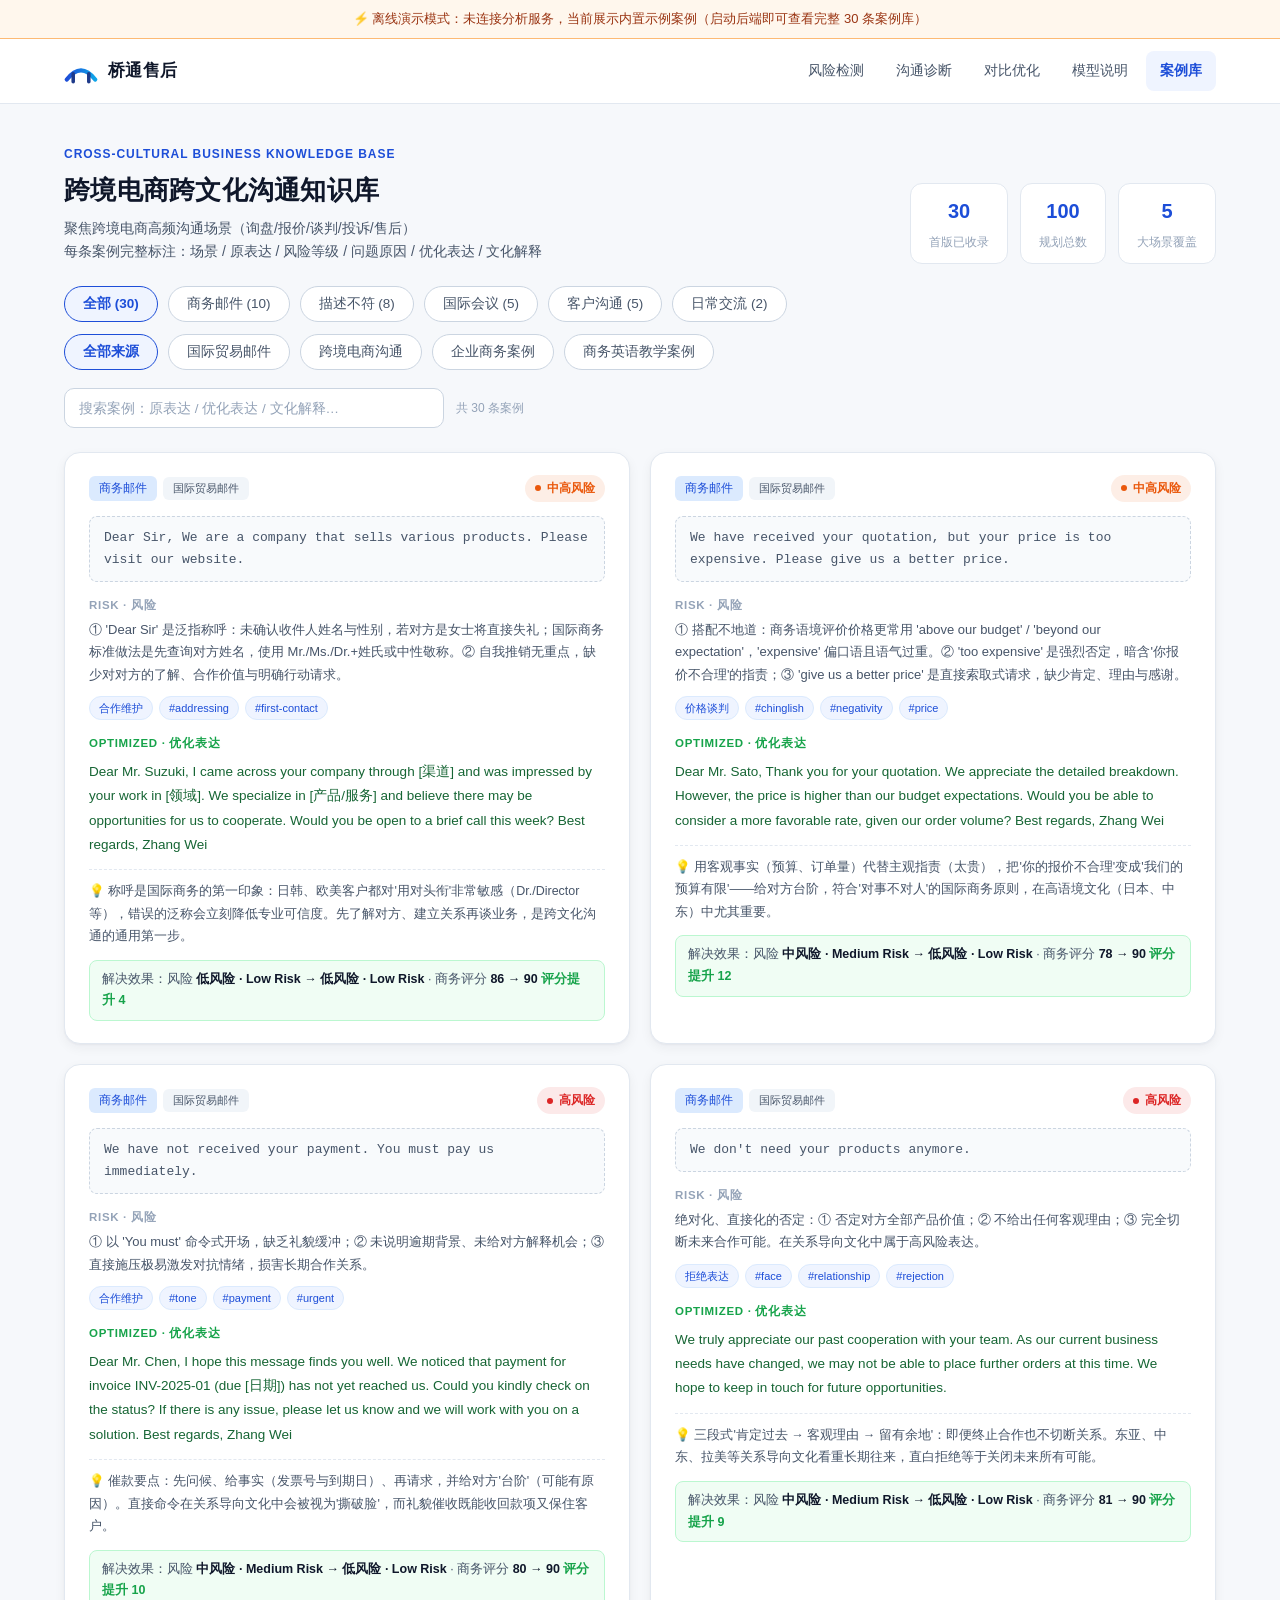
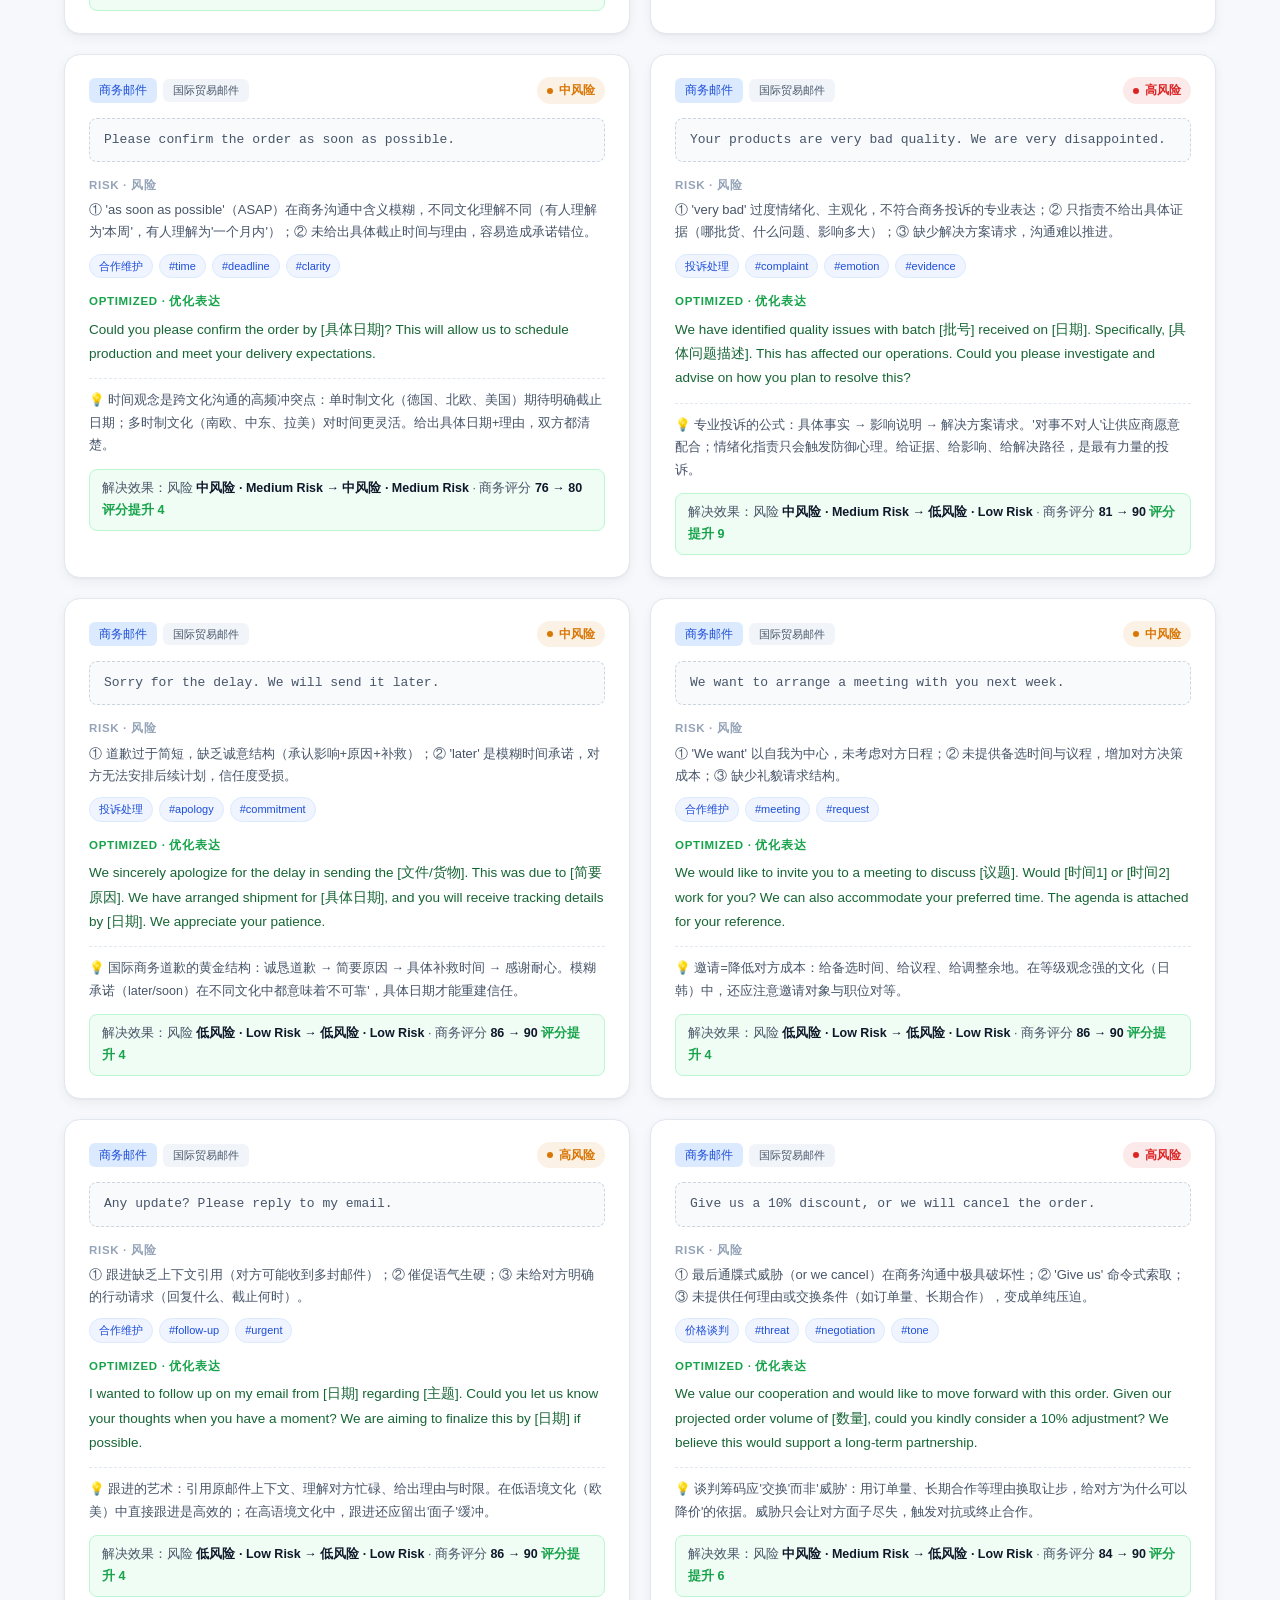
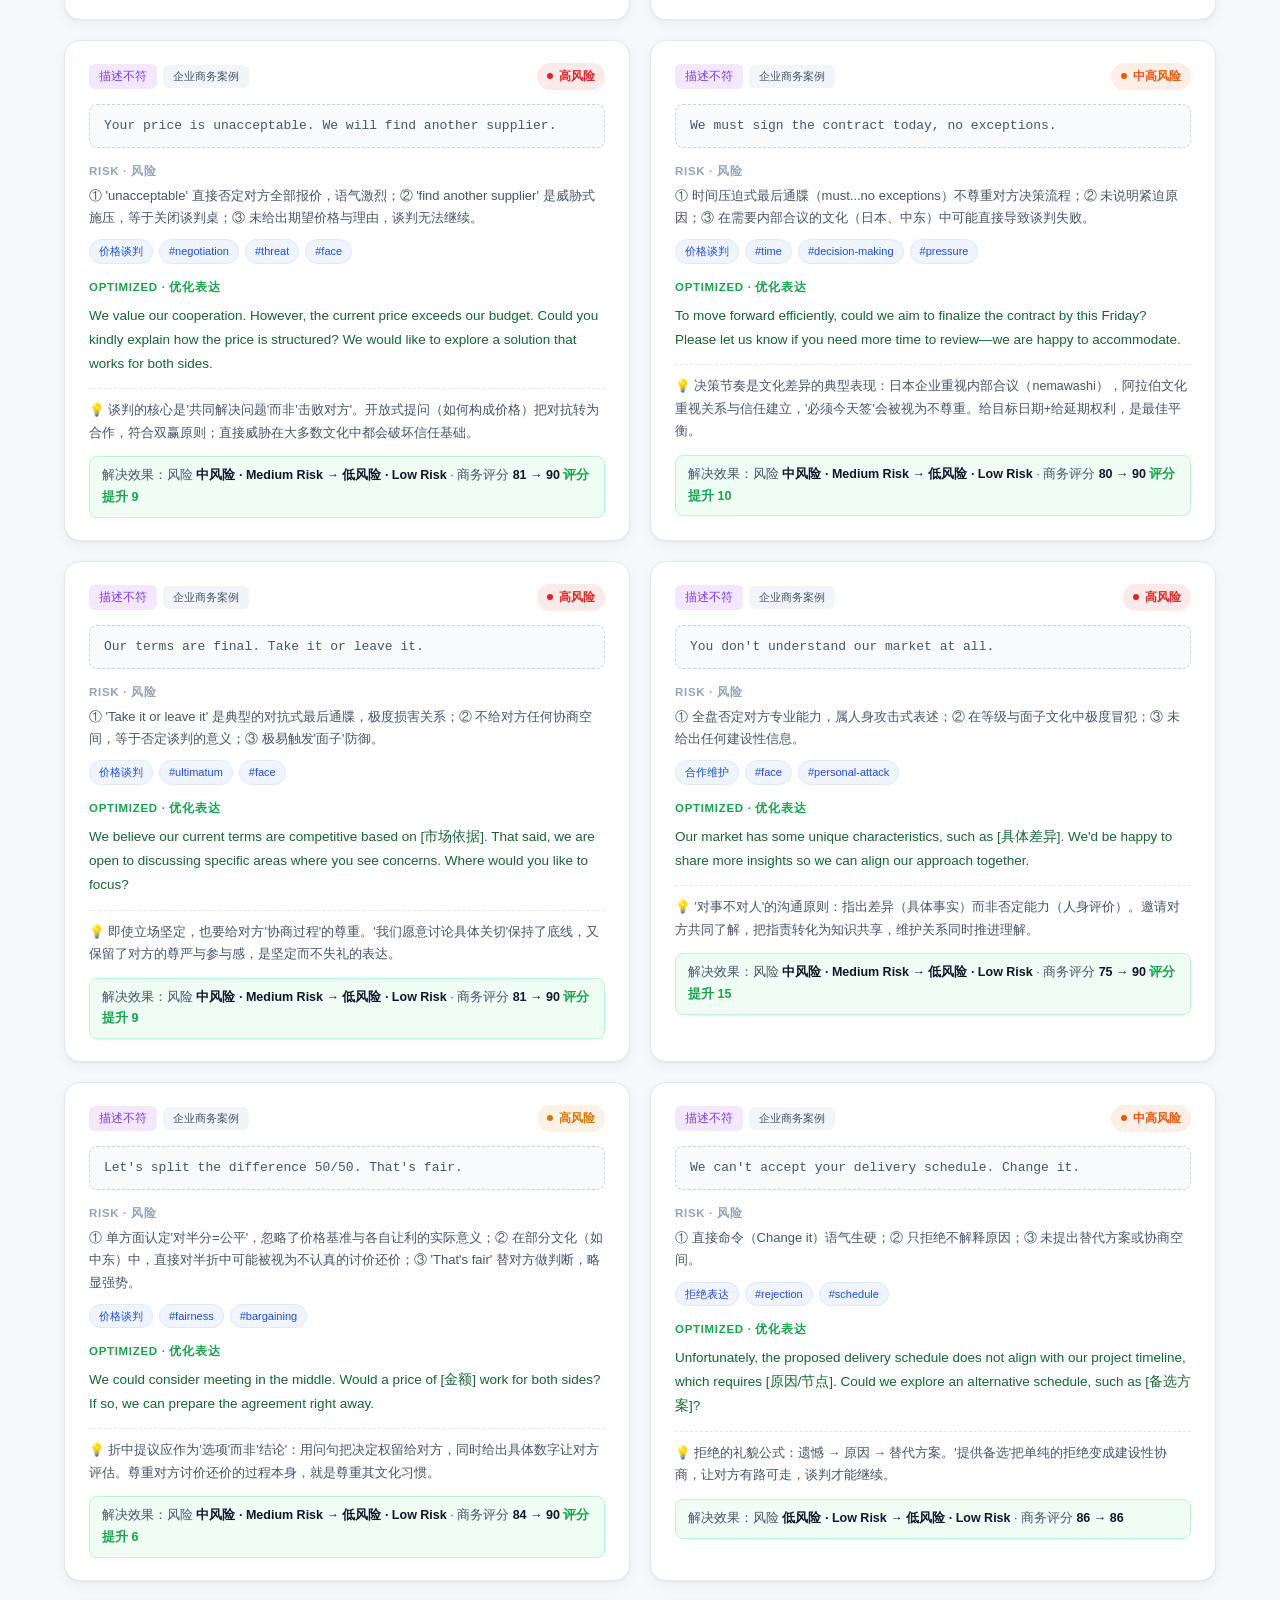
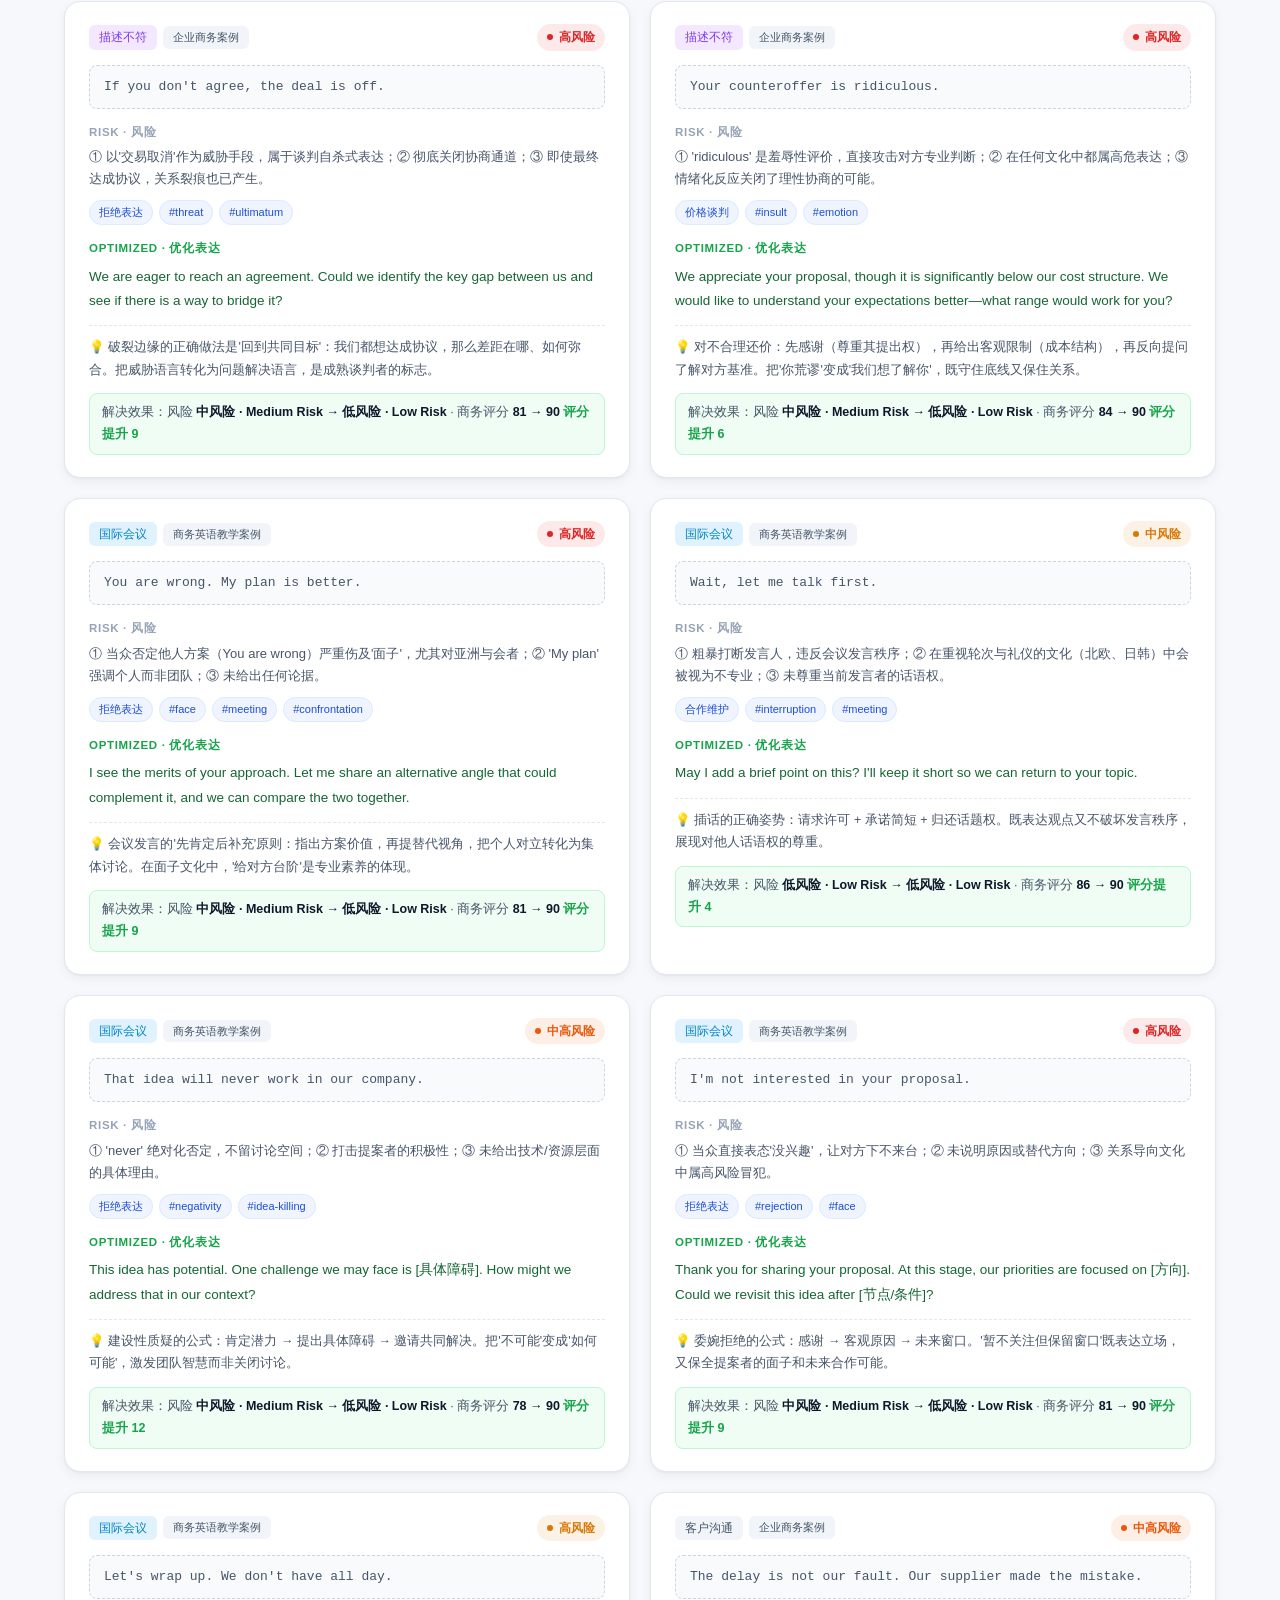
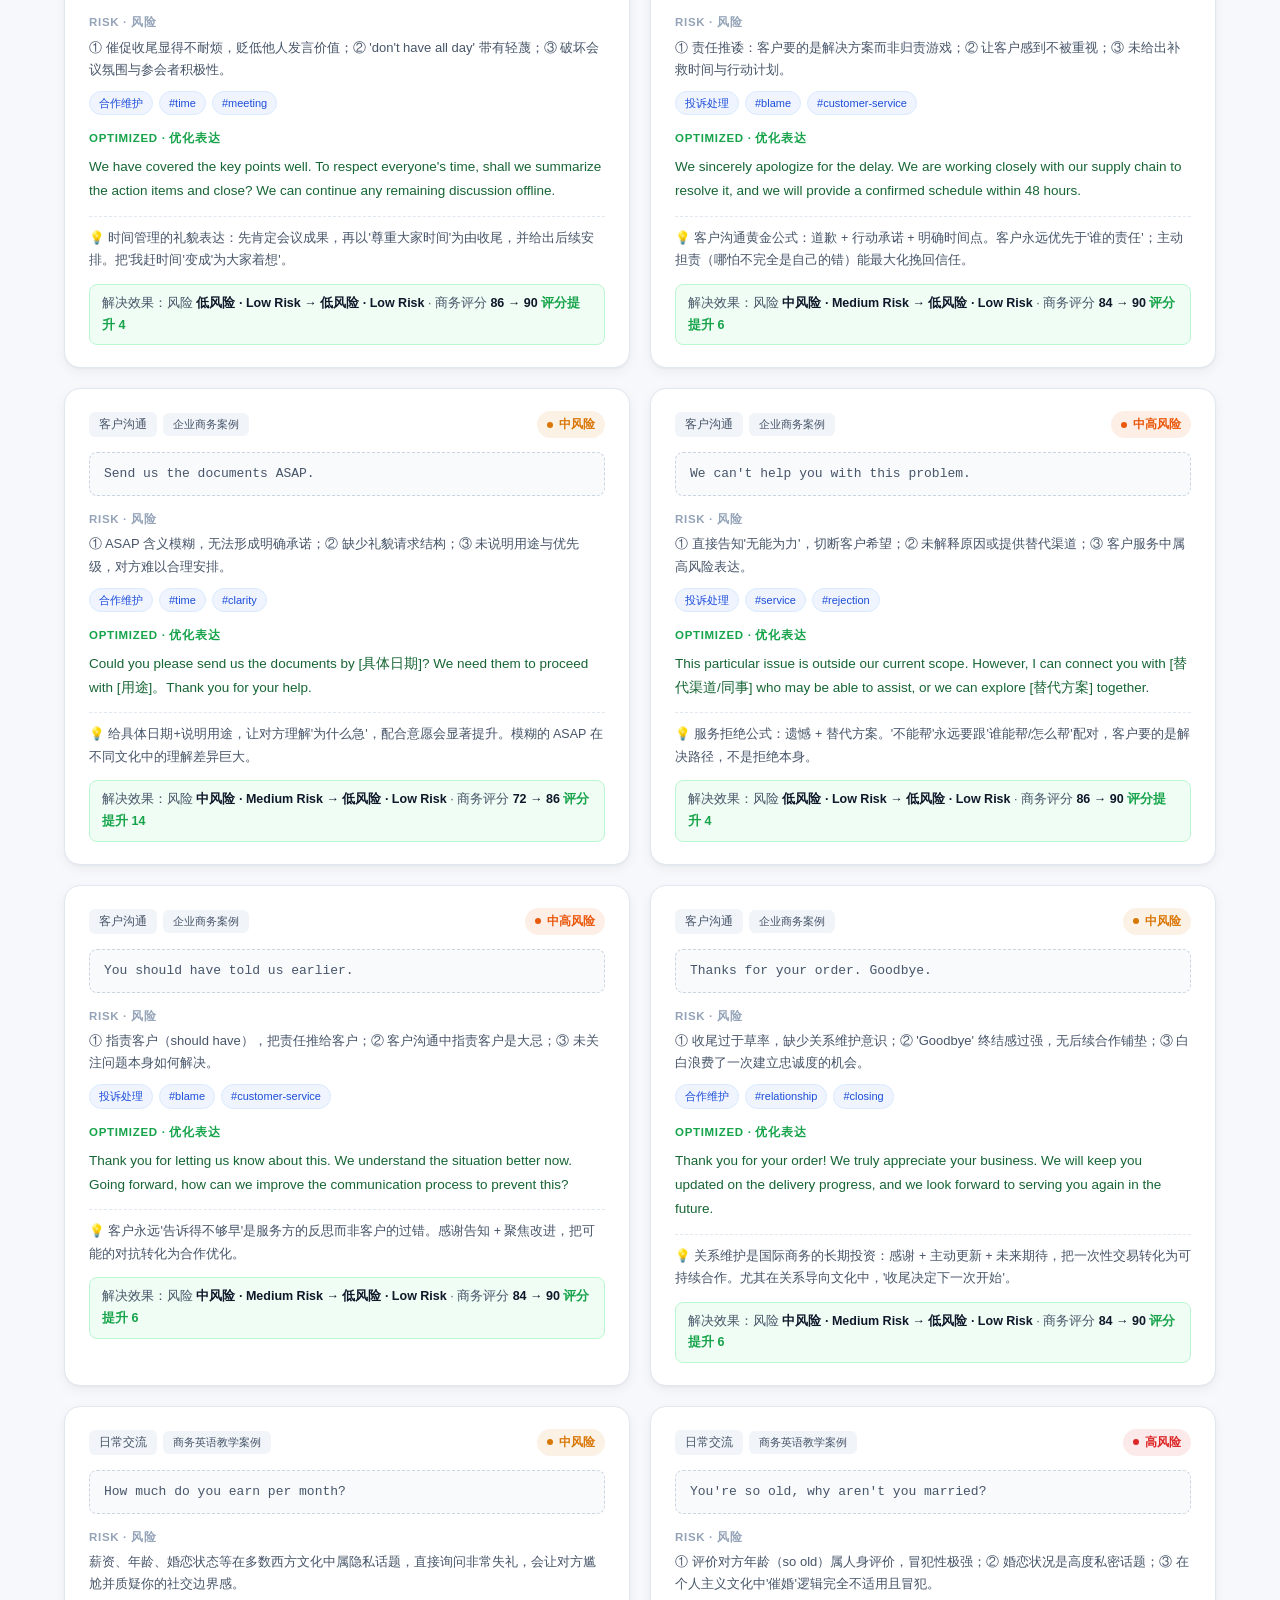
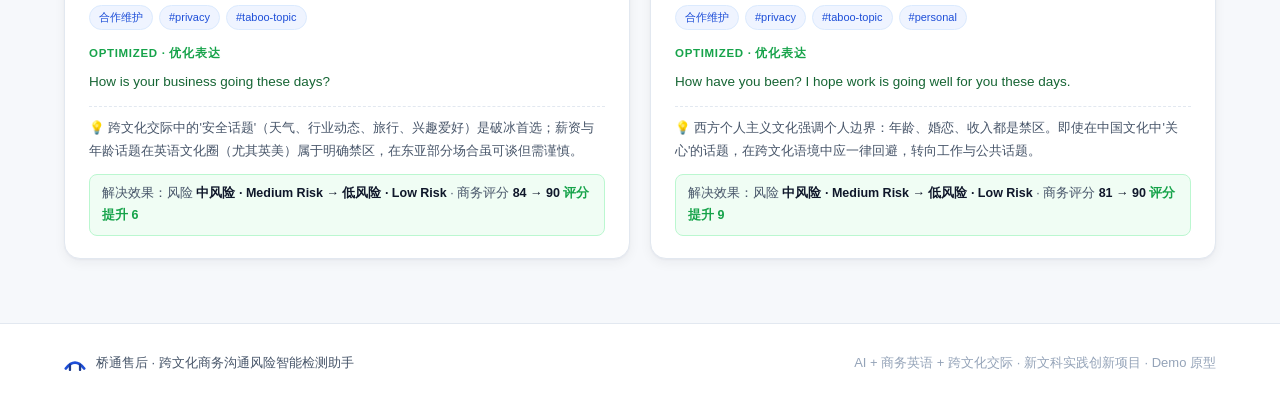
==== commit e479491a: "Focus frontend on after-sales complaints" ====
--- a/frontend/cases.html
+++ b/frontend/cases.html
@@ -27,7 +27,7 @@
         <line x1="13" y1="20" x2="13" y2="31" stroke="#1E3A8A" stroke-width="5" stroke-linecap="round"/>
         <line x1="35" y1="20" x2="35" y2="31" stroke="#1E3A8A" stroke-width="5" stroke-linecap="round"/>
       </svg>
-      <span class="brand-name">CrossBridge <span>AI</span></span>
+      <span class="brand-name">桥通售后</span>
     </a>
     <button class="nav-toggle" id="navToggle" aria-label="打开菜单"><span></span><span></span><span></span></button>
     <div class="nav-links">
@@ -61,7 +61,7 @@
     <div class="pills" id="caseFilter">
       <button class="pill active" data-filter="all">全部</button>
       <button class="pill" data-filter="email">商务邮件</button>
-      <button class="pill" data-filter="negotiation">商务谈判</button>
+      <button class="pill" data-filter="negotiation">描述不符</button>
       <button class="pill" data-filter="meeting">国际会议</button>
       <button class="pill" data-filter="customer">客户沟通</button>
       <button class="pill" data-filter="daily">日常交流</button>
@@ -110,7 +110,7 @@
 
     <article class="card card-hover case-card" data-scenario="negotiation">
       <div class="case-head">
-        <span class="tag tag-purple">商务谈判</span>
+        <span class="tag tag-purple">描述不符</span>
         <span class="badge badge-high">高风险</span>
       </div>
       <div class="case-orig">"Your price is unacceptable. We will find another supplier."</div>
@@ -123,7 +123,7 @@
 
     <article class="card card-hover case-card" data-scenario="negotiation">
       <div class="case-head">
-        <span class="tag tag-purple">商务谈判</span>
+        <span class="tag tag-purple">描述不符</span>
         <span class="badge badge-mh">中高风险</span>
       </div>
       <div class="case-orig">"We must sign the contract today, no exceptions."</div>
@@ -213,3 +213,4 @@
 </body>
 </html>
 
+
--- a/frontend/assets/css/style.css
+++ b/frontend/assets/css/style.css
@@ -1,5 +1,5 @@
 /* ============================================================
-   CrossBridge AI · 共享视觉规范（静态原型）
+   桥通售后 · 共享视觉规范（静态原型）
    设计令牌与组件样式 —— 与 docs/01_产品原型与UI设计方案.md 对应
    ============================================================ */
 
@@ -908,3 +908,4 @@
   .quick-card b { font-size: 12.5px; }
   .quick-card span { font-size: 10.5px; }
 }
+
